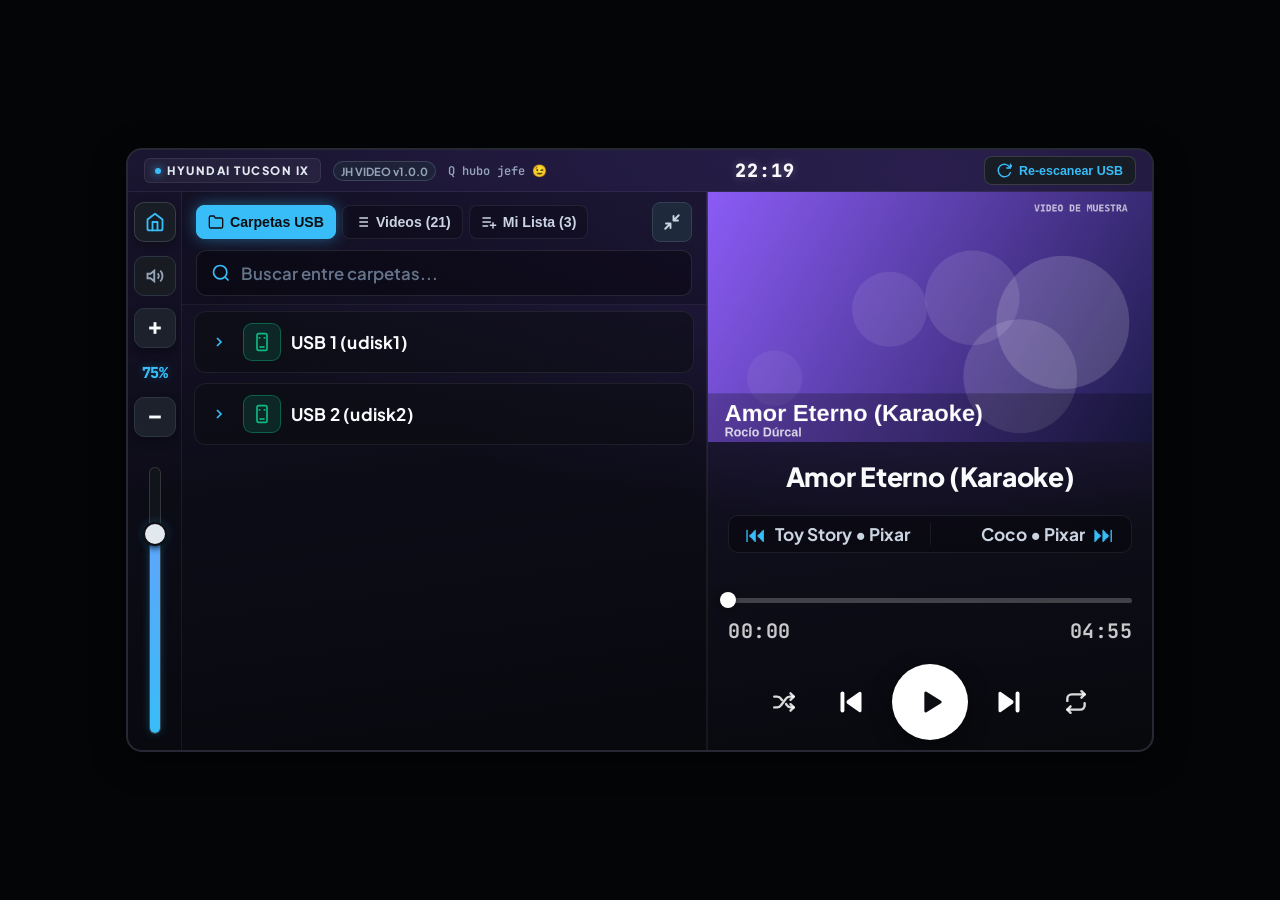
==== index.html @ 27e5eff8 "feat: JH VIDEO v1.0.4 - la barra salta y se sabe la duración en los videos bajados de YouTube App de" ====
<!DOCTYPE html>
<html lang="es">
<head>
  <meta charset="UTF-8">
  <meta name="viewport" content="width=device-width, initial-scale=1.0">
  <title>JH VIDEO - Hyundai Tucson ix35</title>
  <!-- Google Fonts: Plus Jakarta Sans & JetBrains Mono -->
  <link rel="preconnect" href="https://fonts.googleapis.com">
  <link rel="preconnect" href="https://fonts.gstatic.com" crossorigin>
  <link href="https://fonts.googleapis.com/css2?family=Plus+Jakarta+Sans:wght@400;500;600;700;800&family=JetBrains+Mono:wght@500;700;800&display=swap" rel="stylesheet">
  <link rel="stylesheet" href="style.css">
</head>
<body>

  <!-- Contenedor del simulador de marco de pantalla 10" (1024x600) -->
  <div class="screen-frame-wrapper" id="frameWrapper">
    
    <!-- Barra superior de estado del auto -->
    <header class="car-status-bar">
      <div class="status-left">
        <span class="brand-badge"><span class="dot"></span> HYUNDAI TUCSON IX</span>
        <span class="version-badge" id="appVersionBadge">JH VIDEO v1.0.0</span>
        <span class="source-badge" id="sourceBadge">
          <span id="currentPathLabel">Q hubo jefe 😉</span>
        </span>
      </div>

      <div class="status-center">
        <span class="clock-display" id="clockDisplay">01:30</span>
      </div>

      <div class="status-right">
        <!-- Botón Re-escanear USB para cuando se inserte un nuevo pendrive -->
        <button class="btn-rescan-usb" id="btnRescanUsb" title="Re-escanear memorias USB">
          <svg class="icon-rescan" viewBox="0 0 24 24" fill="none" stroke="currentColor" stroke-width="2.2" stroke-linecap="round" stroke-linejoin="round">
            <path d="M21.5 2v6h-6M21.34 15.57a10 10 0 1 1-.57-8.38l5.67-5.67"/>
          </svg>
          <span id="rescanLabel">Re-escanear USB</span>
        </button>
      </div>
    </header>

    <!-- CUERPO PRINCIPAL ERGONÓMICO DE 3 COLUMNAS -->
    <main class="dashboard-grid">

      <!-- COLUMNA 1: TIRA LATERAL DEL CONDUCTOR ULTRA-SLIM (54px) -->
      <aside class="driver-volume-strip">
        <!-- 0. Botón HOME Táctil de Pantalla (Misma función que el botón físico HOME del auto) -->
        <button class="btn-driver-back" id="btnNavHome" title="Inicio / Home (Botón físico en pantalla)">
          <svg viewBox="0 0 24 24" fill="none" stroke="currentColor" stroke-width="2.2" stroke-linecap="round" stroke-linejoin="round">
            <path d="M3 9l9-7 9 7v11a2 2 0 0 1-2 2H5a2 2 0 0 1-2-2z"></path>
            <polyline points="9 22 9 12 15 12 15 22"></polyline>
          </svg>
        </button>

        <!-- 1. Botón MUTE Primero (Acceso instantáneo para el conductor) -->
        <button class="btn-driver-mute" id="btnMute" title="Silenciar / Activar Sonido">
          <svg class="mute-off" id="iconUnmuted" viewBox="0 0 24 24" fill="none" stroke="currentColor" stroke-width="2.5"><polygon points="11 5 6 9 2 9 2 15 6 15 11 19 11 5"/><path d="M19.07 4.93a10 10 0 0 1 0 14.14M15.54 8.46a5 5 0 0 1 0 7.07"/></svg>
          <svg class="mute-on hidden" id="iconMuted" viewBox="0 0 24 24" fill="none" stroke="currentColor" stroke-width="2.5"><polygon points="11 5 6 9 2 9 2 15 6 15 11 19 11 5"/><line x1="23" y1="9" x2="17" y2="15"/><line x1="17" y1="9" x2="23" y2="15"/></svg>
        </button>

        <!-- 2. Botón Subir (+) -->
        <button class="btn-driver-vol btn-vol-plus" id="btnVolUp" title="Subir Volumen (+)">
          <svg viewBox="0 0 24 24" fill="none" stroke="currentColor" stroke-width="3.5"><line x1="12" y1="5" x2="12" y2="19"/><line x1="5" y1="12" x2="19" y2="12"/></svg>
        </button>

        <!-- 3. Indicador Porcentaje (En medio de + y -) -->
        <div class="strip-header">
          <span class="strip-percent" id="volPercent">75%</span>
        </div>

        <!-- 4. Botón Bajar (-) -->
        <button class="btn-driver-vol btn-vol-minus" id="btnVolDown" title="Bajar Volumen (-)">
          <svg viewBox="0 0 24 24" fill="none" stroke="currentColor" stroke-width="3.5"><line x1="5" y1="12" x2="19" y2="12"/></svg>
        </button>

        <!-- 5. Barra de Nivel Vertical Táctil (Abajo de + y -, con separación ergonómica) -->
        <div class="driver-vol-meter-wrap" id="volMeterWrap" title="Desliza para ajustar el volumen">
          <div class="vol-meter-track">
            <div class="vol-meter-fill" id="volMeterFill" style="height: 75%;"></div>
            <div class="vol-meter-thumb" id="volMeterThumb" style="bottom: 75%;"></div>
          </div>
        </div>
      </aside>

      <!-- COLUMNA 2: EXPLORADOR DE PENDRIVE Y LISTA DE PISTAS (Ahora a la izquierda) -->
      <section class="explorer-panel left-panel" id="explorerPanel">
        
        <!-- Pestañas de Navegación del Pendrive y Acciones de Árbol -->
        <div class="browser-header">
          <div class="browser-top-row">
            <div class="browser-tabs">
              <button class="tab-btn active" data-tab="folders">
                <svg class="tab-icon" viewBox="0 0 24 24" fill="none" stroke="currentColor" stroke-width="2"><path d="M22 19a2 2 0 0 1-2 2H4a2 2 0 0 1-2-2V5a2 2 0 0 1 2-2h5l2 3h9a2 2 0 0 1 2 2z"/></svg>
                <span>Carpetas USB</span>
              </button>
              <button class="tab-btn" data-tab="playlist">
                <svg class="tab-icon" viewBox="0 0 24 24" fill="none" stroke="currentColor" stroke-width="2"><line x1="8" y1="6" x2="21" y2="6"/><line x1="8" y1="12" x2="21" y2="12"/><line x1="8" y1="18" x2="21" y2="18"/><line x1="3" y1="6" x2="3.01" y2="6"/><line x1="3" y1="12" x2="3.01" y2="12"/><line x1="3" y1="18" x2="3.01" y2="18"/></svg>
                <span>Videos (<span id="songCount">0</span>)</span>
              </button>
              <!-- Mi Lista: lista de videos que armas con + y se reproduce entera, en orden -->
              <button class="tab-btn" data-tab="mymix">
                <svg class="tab-icon" viewBox="0 0 24 24" fill="none" stroke="currentColor" stroke-width="2.2" stroke-linecap="round"><line x1="3" y1="6" x2="14" y2="6"/><line x1="3" y1="12" x2="14" y2="12"/><line x1="3" y1="18" x2="10" y2="18"/><line x1="18" y1="13" x2="18" y2="21"/><line x1="14" y1="17" x2="22" y2="17"/></svg>
                <span>Mi Lista (<span id="mixCount">0</span>)</span>
                <!-- Punto cian que late mientras se reproduce Mi Lista (quieto en pausa) -->
                <span class="tab-live-dot hidden" id="mixLiveDot"></span>
              </button>
            </div>

            <!-- Acción de Árbol: Solo Icono de Colapsar Todo -->
            <div class="tree-actions" id="treeActions">
              <button class="btn-tree-action" id="btnCollapseAllTree" title="Colapsar todo a nivel pendrives">
                <svg viewBox="0 0 24 24" fill="none" stroke="currentColor" stroke-width="2.5" stroke-linecap="round" stroke-linejoin="round">
                  <path d="M4 14h6m0 0v6m0-6L3 21M20 10h-6m0 0V4m0 6l7-7"/>
                </svg>
              </button>
            </div>
          </div>

          <!-- Panel de Filtros Rápidos (Oculto en pestaña Carpetas para dar máximo espacio vertical) -->
          <div class="search-filters-bar hidden" id="searchFiltersBar">
            <span class="filters-label">Filtros:</span>
            <button class="filter-chip active chip-folder-marquee" id="chipFilterFolder" data-filter="folder">
              <span class="chip-folder-icon">📁</span>
              <span class="chip-folder-usb-badge hidden" id="chipFolderUsbBadge"></span>
              <span class="chip-folder-text-wrap">
                <span class="chip-folder-text" id="chipFolderText">Esta Carpeta</span>
              </span>
            </button>
            <button class="filter-chip" id="chipFilterAll" data-filter="all">🌐 TODO</button>
            <button class="filter-chip chip-usb" id="chipFilterUsb1" data-filter="usb1" title="Filtrar por USB 1">
              <svg class="usb-icon" viewBox="0 0 24 24"><path d="M15 7v4h1v2h-3V5h2l-3-4-3 4h2v8H8v-2.07c.7-.37 1.2-1.08 1.2-1.93 0-1.2-.99-2.18-2.2-2.18-1.21 0-2.2.98-2.2 2.18 0 .85.5 1.56 1.2 1.93V13c0 1.11.89 2 2 2h3v3.05c-.71.37-1.2 1.1-1.2 1.95a2.2 2.2 0 0 0 4.4 0c0-.85-.49-1.58-1.2-1.95V15h3c1.11 0 2-.89 2-2v-2h1V7h-4z"/></svg>
              <span>1</span>
            </button>
            <button class="filter-chip chip-usb" id="chipFilterUsb2" data-filter="usb2" title="Filtrar por USB 2">
              <svg class="usb-icon" viewBox="0 0 24 24"><path d="M15 7v4h1v2h-3V5h2l-3-4-3 4h2v8H8v-2.07c.7-.37 1.2-1.08 1.2-1.93 0-1.2-.99-2.18-2.2-2.18-1.21 0-2.2.98-2.2 2.18 0 .85.5 1.56 1.2 1.93V13c0 1.11.89 2 2 2h3v3.05c-.71.37-1.2 1.1-1.2 1.95a2.2 2.2 0 0 0 4.4 0c0-.85-.49-1.58-1.2-1.95V15h3c1.11 0 2-.89 2-2v-2h1V7h-4z"/></svg>
              <span>2</span>
            </button>
          </div>

          <!-- Barra de Búsqueda Rápida -->
          <div class="search-box">
            <svg class="search-icon" viewBox="0 0 24 24" fill="none" stroke="currentColor" stroke-width="2"><circle cx="11" cy="11" r="8"/><line x1="21" y1="21" x2="16.65" y2="16.65"/></svg>
            <input type="text" id="searchInput" placeholder="Buscar entre carpetas...">
            <div class="search-spinner hidden" id="searchSpinner" title="Buscando...">
              <svg class="spinner-svg" viewBox="0 0 24 24" fill="none" stroke="currentColor" stroke-width="2.5">
                <circle cx="12" cy="12" r="10" stroke="rgba(56, 189, 248, 0.25)"></circle>
                <path d="M12 2a10 10 0 0 1 10 10" stroke="currentColor" stroke-linecap="round"></path>
              </svg>
            </div>
            <button id="clearSearch" class="btn-clear hidden">&times;</button>
          </div>
        </div>


        <!-- Migas de pan ocultadas para maximizar espacio vertical -->
        <div class="folder-breadcrumbs" id="breadcrumbs" style="display: none !important;">
          <span class="crumb root" id="crumbRoot"></span>
          <span class="crumb active" id="crumbFolder"></span>
        </div>
        <!-- Contenedor con FastScroller y Burbuja Flotante A-Z para 200+ pistas -->
        <div class="track-list-wrapper">
          <div class="scroll-track-list" id="trackListContainer">
            <!-- Se llena dinámicamente -->
          </div>

          <!-- Overlay de Búsqueda Activa (Efecto cargando ergonómico para conductor) -->
          <div class="search-overlay-loading hidden" id="searchOverlayLoading">
            <div class="search-overlay-spinner"></div>
            <span class="search-overlay-text">Buscando videos...</span>
          </div>

          <!-- FastScroller Lateral Ergonómico -->
          <div class="web-fast-scroller" id="webFastScroller" style="display: none;">
            <div class="web-fast-thumb" id="webFastThumb"></div>
          </div>

          <!-- Burbuja Flotante Central A-Z -->
          <div class="web-fast-bubble" id="webFastBubble">
            <span class="bubble-letter" id="webBubbleLetter">A</span>
            <span class="bubble-count" id="webBubbleCount">1 / 200</span>
          </div>
        </div>
      </section>

      <!-- COLUMNA 3: REPRODUCTOR, CARÁTULA Y CONTROLES DE PISTA (Ahora a la derecha) -->
      <section class="player-panel" id="playerPanel">
        
        <!-- Barra superior del reproductor con botón de alternar explorador -->
        <div class="player-top-bar">
          <div class="player-top-actions">
            <!-- Botón Buscador / Explorador (Abre/oculta el explorador que está a su izquierda) -->
            <button class="btn-toggle-expand" id="btnToggleExpand" title="Ocultar / Mostrar explorador de archivos">
              <svg class="icon-music-search" viewBox="0 0 24 24" fill="none" stroke="currentColor" stroke-width="2.2" stroke-linecap="round" stroke-linejoin="round">
                <line x1="3" y1="6" x2="15" y2="6"/>
                <line x1="3" y1="12" x2="11" y2="12"/>
                <line x1="3" y1="18" x2="9" y2="18"/>
                <circle cx="16.5" cy="15.5" r="4.5"/>
                <line x1="19.8" y1="18.8" x2="22.5" y2="21.5"/>
              </svg>
            </button>
          </div>

          <!-- Estado oculto (igual que la app): ya lo muestran la cápsula PLAYING / MIXING y el botón Automix -->
          <div class="driver-mode-badge hidden" id="driverModeBadge">
            <span class="live-dot" id="liveDot"></span>
            <span id="playbackStatusText">EN PAUSA</span>
          </div>

          <!-- Centro: estado (cápsula) y formato del video. Van aquí arriba para no tapar el video -->
          <div class="player-top-center">
            <div class="now-playing-pill" id="nowPlayingPill">
              <span class="pill-label" id="pillStatusText">PAUSED</span>
              <div class="pill-eq-bars">
                <span></span><span></span><span></span><span></span><span></span>
              </div>
            </div>
            <div class="audio-badge" id="formatBadge">MP4 720P</div>
          </div>

        </div>

        <div class="now-playing-card">
          <!-- Cuadro del video 16:9 (en el lugar de la carátula). Toca el video para verlo en pantalla completa -->
          <div class="album-art-wrap video-wrap">
          <div class="album-art-container video-frame" id="albumContainer">
            <!-- Borde Láser Giratorio (Cian) mientras se reproduce -->
            <div class="laser-spinner" id="laserSpinner"></div>
            <div class="laser-spinner-mix" id="laserSpinnerMix"></div>

            <div class="album-art-inner">
              <div class="album-glow" id="albumGlow"></div>
              <!-- Video real (archivos de la PC) y video de muestra dibujado en el canvas -->
              <video id="audioPlayer" class="video-el" playsinline preload="metadata"></video>
              <canvas id="simCanvas" class="video-el sim-canvas" width="640" height="360"></canvas>
              <img id="albumArt" src="" alt="" class="album-art-img hidden">

              <div class="album-placeholder" id="albumPlaceholder">
                <svg class="vinyl-icon" viewBox="0 0 24 24" fill="none" stroke="currentColor" stroke-width="1.6" stroke-linejoin="round"><rect x="2.5" y="5" width="19" height="14" rx="2.5"/><path d="M10 9.2v5.6l4.8-2.8z" fill="currentColor"/></svg>
              </div>

              <!-- Pantalla completa: barra de arriba (título y salir) y de abajo (tiempo y controles) -->
              <div class="fs-overlay" id="fsOverlay">
                <div class="fs-top">
                  <span class="fs-title" id="fsTitle"></span>
                  <button class="fs-btn fs-exit" id="fsExit" title="Salir de pantalla completa">
                    <svg viewBox="0 0 24 24" fill="none" stroke="currentColor" stroke-width="2.4" stroke-linecap="round"><path d="M9 4v5H4M15 4v5h5M9 20v-5H4M15 20v-5h5"/></svg>
                  </button>
                </div>
                <div class="fs-bottom">
                  <div class="fs-progress" id="fsProgressBar"><div class="fs-track"><div class="fs-progress-fill" id="fsProgress"></div><div class="fs-thumb" id="fsThumb"></div></div></div>
                  <div class="fs-row">
                    <span class="fs-time" id="fsTime">00:00 / 00:00</span>
                    <div class="fs-ctrls">
                      <button class="fs-btn" id="fsPrev" title="Anterior"><svg viewBox="0 0 24 24" fill="currentColor"><rect x="5" y="5" width="2.6" height="14" rx="1.3"/><path d="M19 6.2v11.6a1 1 0 0 1-1.55.83L9.6 13.2a1.5 1.5 0 0 1 0-2.4l7.85-5.43A1 1 0 0 1 19 6.2z"/></svg></button>
                      <button class="fs-btn fs-play" id="fsPlay" title="Reproducir / Pausar"><svg class="fs-play-icon" viewBox="0 0 24 24" fill="currentColor"><path d="M8 5.6v12.8a1 1 0 0 0 1.53.85l10.2-6.4a1 1 0 0 0 0-1.7L9.53 4.75A1 1 0 0 0 8 5.6z"/></svg><svg class="fs-pause-icon hidden" viewBox="0 0 24 24" fill="currentColor"><rect x="6" y="5" width="4" height="14" rx="1.2"/><rect x="14" y="5" width="4" height="14" rx="1.2"/></svg></button>
                      <button class="fs-btn" id="fsNext" title="Siguiente"><svg viewBox="0 0 24 24" fill="currentColor"><rect x="16.4" y="5" width="2.6" height="14" rx="1.3"/><path d="M5 6.2v11.6a1 1 0 0 0 1.55.83l7.85-5.43a1.5 1.5 0 0 0 0-2.4L6.55 5.37A1 1 0 0 0 5 6.2z"/></svg></button>
                    </div>
                    <span class="fs-hint">Un toque: controles · Doble toque: salir</span>
                  </div>
                </div>
              </div>
            </div>
          </div>
          </div>

          <!-- Metadatos del video -->
          <div class="track-meta">
            <div class="marquee-wrapper">
              <h1 class="track-title" id="trackTitle">Selecciona un video</h1>
            </div>
            <div class="track-details">
              <span class="track-artist" id="trackArtist">Tucson ix35 Video</span>
              <span class="meta-separator">•</span>
              <span class="track-album" id="trackAlbum">Memoria USB</span>
            </div>
          </div>

          <!-- Previsualización de Canción Anterior y Posterior (Siguiente) -->
          <div class="adjacent-tracks-preview" id="adjacentTracksPreview">
            <!-- Pista Anterior -->
            <!-- Ícono grande al inicio y nombre grande para leer manejando -->
            <div class="adj-card adj-prev" id="adjPrevCard" title="Toca para ir a la anterior">
              <span class="adj-icon">⏮</span>
              <div class="adj-title-wrap">
                <span class="adj-title" id="prevTrackTitle">Cargando...</span>
              </div>
            </div>

            <!-- Divisor sutil -->
            <div class="adj-divider"></div>

            <!-- Pista Siguiente -->
            <!-- Nombre grande y ícono grande al final -->
            <div class="adj-card adj-next" id="adjNextCard" title="Toca para ir a la siguiente">
              <div class="adj-title-wrap">
                <span class="adj-title" id="nextTrackTitle">Cargando...</span>
              </div>
              <span class="adj-icon">⏭</span>
            </div>
          </div>

          <!-- Barra de Progreso y Tiempo -->
          <div class="progress-section">
            <div class="progress-bar-container" id="progressBarContainer">
              <div class="progress-buffered"></div>
              <div class="progress-current" id="progressCurrent"></div>
              <div class="progress-scrubber" id="progressScrubber"></div>
            </div>
            <div class="time-row">
              <span id="currentTime">00:00</span>
              <span id="totalDuration">00:00</span>
            </div>
          </div>

          <!-- Controles de Reproducción táctiles (Grandes para auto) -->
          <div class="playback-controls">
            <button class="btn-ctrl btn-secondary" id="btnShuffle" title="Aleatorio">
              <svg viewBox="0 0 24 24" fill="none" stroke="currentColor" stroke-width="2.2" stroke-linecap="round" stroke-linejoin="round"><path d="M3 17h2.6c1.8 0 3-.9 4-2.4l3.8-5.2C14.4 7.9 15.6 7 17.4 7H21"/><polyline points="18 4 21 7 18 10"/><path d="M3 7h2.6c1.8 0 3 .9 4 2.4l.5.7"/><path d="M13.9 13.9l.5.7c1 1.5 2.2 2.4 4 2.4H21"/><polyline points="18 14 21 17 18 20"/></svg>
            </button>

            <button class="btn-ctrl btn-nav" id="btnPrev" title="Anterior">
              <svg viewBox="0 0 24 24" fill="currentColor"><rect x="5" y="5" width="2.6" height="14" rx="1.3"/><path d="M19 6.2v11.6a1 1 0 0 1-1.55.83L9.6 13.2a1.5 1.5 0 0 1 0-2.4l7.85-5.43A1 1 0 0 1 19 6.2z"/></svg>
            </button>

            <button class="btn-ctrl btn-play-main" id="btnPlayPause" title="Reproducir / Pausar">
              <svg class="play-icon" id="playIcon" viewBox="0 0 24 24" fill="currentColor"><path d="M8 5.6v12.8a1 1 0 0 0 1.53.85l10.2-6.4a1 1 0 0 0 0-1.7L9.53 4.75A1 1 0 0 0 8 5.6z"/></svg>
              <svg class="pause-icon hidden" id="pauseIcon" viewBox="0 0 24 24" fill="currentColor"><rect x="6" y="5" width="4" height="14" rx="1.2"/><rect x="14" y="5" width="4" height="14" rx="1.2"/></svg>
            </button>

            <button class="btn-ctrl btn-nav" id="btnNext" title="Siguiente">
              <svg viewBox="0 0 24 24" fill="currentColor"><rect x="16.4" y="5" width="2.6" height="14" rx="1.3"/><path d="M5 6.2v11.6a1 1 0 0 0 1.55.83l7.85-5.43a1.5 1.5 0 0 0 0-2.4L6.55 5.37A1 1 0 0 0 5 6.2z"/></svg>
            </button>

            <button class="btn-ctrl btn-secondary" id="btnRepeat" title="Repetir">
              <svg viewBox="0 0 24 24" fill="none" stroke="currentColor" stroke-width="2.2" stroke-linecap="round" stroke-linejoin="round"><polyline points="17 2 20 5 17 8"/><path d="M4 11V9a4 4 0 0 1 4-4h12"/><polyline points="7 22 4 19 7 16"/><path d="M20 13v2a4 4 0 0 1-4 4H4"/></svg>
            </button>
          </div>
        </div>

      </section>

    </main>

  </div>

  <!-- En la maqueta, Re-escanear USB abre una carpeta de la PC con videos para probar -->
  <input type="file" id="fileInput" webkitdirectory multiple hidden>

  <!-- Script principal -->
  <script src="app.js"></script>
</body>
</html>
---- style.css ----
/* ========================================================
   JH CAR AUDIO - HYUNDAI TUCSON IX35
   Tema: Gris Carbón Minimalista (Sleek Dark Carbon & Titanium)
   Arquitectura ergonómica: Borde del Conductor (Driver Strip)
   Resolución: 1024x600 (Pantalla de 10 pulgadas)
   ======================================================== */

:root {
  /* Paleta Carbón Minimalista */
  --bg-deep: #0a0c10;
  --bg-surface: #12151b;
  --bg-card: #181c24;
  --bg-card-hover: #222733;
  --bg-subtle: #272d3b;
  
  /* Titanio y Acentos */
  --accent-titanium: #e2e8f0;
  --accent-blue: #38bdf8;
  --accent-blue-glow: rgba(56, 189, 248, 0.3);
  --accent-red-alert: #f43f5e;
  
  /* Textos */
  --text-primary: #f8fafc;
  --text-secondary: #94a3b8;
  --text-muted: #64748b;
  
  /* Bordes y Divisiones */
  --border-subtle: rgba(255, 255, 255, 0.08);
  --border-light: rgba(255, 255, 255, 0.14);
  --border-active: rgba(56, 189, 248, 0.5);

  /* Sombras y Luces */
  --shadow-car: 0 8px 32px rgba(0, 0, 0, 0.6);
  --shadow-btn: 0 4px 12px rgba(0, 0, 0, 0.4);

  /* Tipografía */
  --font-main: 'Plus Jakarta Sans', -apple-system, BlinkMacSystemFont, sans-serif;
  --font-mono: 'JetBrains Mono', monospace;
}

* {
  box-sizing: border-box;
  margin: 0;
  padding: 0;
  user-select: none;
  -webkit-user-select: none;
  -webkit-tap-highlight-color: transparent;
}

body {
  font-family: var(--font-main);
  background-color: #040507;
  color: var(--text-primary);
  min-height: 100vh;
  display: flex;
  align-items: center;
  justify-content: center;
  overflow: hidden;
}

/* ================= CONTENEDOR MARCO DE AUTO (1024x600) ================= */
.screen-frame-wrapper {
  width: 1024px;
  height: 600px;
  background-color: var(--bg-deep);
  border-radius: 14px;
  box-shadow: 0 0 0 2px #262933, var(--shadow-car);
  display: flex;
  flex-direction: column;
  position: relative;
  overflow: hidden;
  transition: all 0.3s cubic-bezier(0.16, 1, 0.3, 1);
}

.screen-frame-wrapper.is-fullscreen {
  width: 100vw;
  height: 100vh;
  border-radius: 0;
  box-shadow: none;
}

/* ================= BARRA DE ESTADO SUPERIOR ================= */
.car-status-bar {
  height: 42px;
  background: linear-gradient(180deg, #181c24 0%, #11141a 100%);
  border-bottom: 1px solid var(--border-subtle);
  display: flex;
  align-items: center;
  justify-content: space-between;
  padding: 0 16px;
  flex-shrink: 0;
  z-index: 10;
}

.status-left, .status-right, .status-center {
  display: flex;
  align-items: center;
  gap: 12px;
}

.brand-badge {
  font-size: 0.72rem;
  font-weight: 800;
  letter-spacing: 1.5px;
  color: var(--accent-titanium);
  background: rgba(255, 255, 255, 0.05);
  padding: 4px 10px;
  border-radius: 6px;
  display: flex;
  align-items: center;
  gap: 6px;
  border: 1px solid var(--border-subtle);
}

.brand-badge .dot {
  width: 6px;
  height: 6px;
  border-radius: 50%;
  background-color: var(--accent-blue);
  box-shadow: 0 0 8px var(--accent-blue);
}

.version-badge {
  font-size: 0.70rem;
  font-weight: 700;
  color: #94a3b8;
  background: rgba(30, 41, 59, 0.7);
  padding: 2px 7px;
  border-radius: 9999px;
  border: 1px solid rgba(148, 163, 184, 0.25);
  display: inline-flex;
  align-items: center;
  user-select: none;
}

.source-badge {
  font-size: 0.75rem;
  font-weight: 600;
  color: var(--text-secondary);
  display: flex;
  align-items: center;
  gap: 6px;
  font-family: var(--font-mono);
}

.clock-display {
  font-family: var(--font-mono);
  font-size: 1.15rem;
  font-weight: 800;
  letter-spacing: 1px;
  color: var(--text-primary);
  text-shadow: 0 0 10px rgba(255, 255, 255, 0.25);
}

.btn-rescan-usb {
  display: flex;
  align-items: center;
  gap: 7px;
  background: var(--bg-card);
  border: 1px solid var(--border-light);
  color: var(--accent-blue);
  font-size: 0.78rem;
  font-weight: 700;
  padding: 6px 12px;
  border-radius: 8px;
  cursor: pointer;
  transition: all 0.2s;
  user-select: none;
}

.btn-rescan-usb:hover {
  background: var(--bg-card-hover);
  border-color: var(--accent-blue);
  box-shadow: 0 0 12px var(--accent-blue-glow);
}

.btn-rescan-usb:active {
  transform: scale(0.95);
}

.icon-rescan {
  width: 15px;
  height: 15px;
  transition: transform 0.6s cubic-bezier(0.4, 0, 0.2, 1);
}

.btn-rescan-usb.is-spinning .icon-rescan {
  animation: spin 0.8s linear infinite;
}

@keyframes spin {
  100% { transform: rotate(360deg); }
}

.btn-top-util {
  background: transparent;
  border: 1px solid var(--border-subtle);
  color: var(--text-secondary);
  width: 32px;
  height: 32px;
  border-radius: 8px;
  display: flex;
  align-items: center;
  justify-content: center;
  cursor: pointer;
  transition: all 0.2s;
}

.btn-top-util:hover {
  color: var(--text-primary);
  background: var(--bg-card);
}

.icon-small {
  width: 16px;
  height: 16px;
}

/* ================= GRID DE 3 COLUMNAS DEL DASHBOARD ================= */
.dashboard-grid {
  flex: 1;
  display: grid;
  grid-template-columns: 54px 1.18fr 1fr; /* Col 1: Vol (54px), Col 2: Explorador (ahora a la izquierda), Col 3: Reproductor (derecha) */
  overflow: hidden;
  position: relative;
  transition: grid-template-columns 0.3s ease;
}

/* Modo Reproductor Expandido / Pantalla Completa (Explorador colapsado a la izquierda) */
.dashboard-grid.is-expanded {
  grid-template-columns: 54px 1fr;
}

.dashboard-grid.is-expanded .explorer-panel,
.dashboard-grid.is-expanded .left-panel,
.dashboard-grid.is-expanded .right-panel {
  display: none !important;
}

.dashboard-grid.is-expanded .player-panel {
  border-left: none;
  border-right: none;
  padding: 4px 24px 6px 24px;
  align-items: center;
  justify-content: space-between;
  overflow: hidden;
  height: 100%;
}

.dashboard-grid.is-expanded .now-playing-card {
  max-width: 560px;
  gap: 4px;
  flex: 1;
  justify-content: space-evenly;
}

.dashboard-grid.is-expanded .album-art-container {
  width: 221px; /* 240 - 19: la cápsula sobresale 19px y el título no se mueve */
  height: 221px;
  border-radius: 20px;
}

.dashboard-grid.is-expanded .track-meta {
  margin-top: 0;
}

.dashboard-grid.is-expanded .track-title {
  font-size: 1.35rem;
}

.dashboard-grid.is-expanded .track-details {
  font-size: 0.86rem;
}

.dashboard-grid.is-expanded .adjacent-tracks-preview {
  max-width: 540px;
  padding: 4px 12px;
  margin: 0 auto;
}

.dashboard-grid.is-expanded .progress-section {
  max-width: 540px;
  width: 100%;
  margin-top: 4px;
}

.dashboard-grid.is-expanded .playback-controls {
  max-width: 420px;
  width: 100%;
  margin-top: 2px;
  margin-bottom: 2px;
  gap: 12px;
}

.dashboard-grid.is-expanded .btn-play-main {
  width: 62px;
  height: 62px;
}

.dashboard-grid.is-expanded .btn-nav {
  width: 48px;
  height: 48px;
}

.dashboard-grid.is-expanded .btn-ctrl.btn-secondary {
  width: 42px;
  height: 42px;
}

/* ================= COLUMNA 1: TIRA LATERAL ULTRA-SLIM (54px) ================= */
.driver-volume-strip {
  background: linear-gradient(180deg, #151921 0%, #0d0f14 100%);
  border-right: 1px solid #232834;
  display: flex;
  flex-direction: column;
  align-items: center;
  padding: 10px 4px;
  gap: 12px;
  justify-content: flex-start;
  box-shadow: inset -2px 0 6px rgba(0,0,0,0.4);
  z-index: 5;
}

.strip-header {
  display: flex;
  flex-direction: column;
  align-items: center;
  justify-content: center;
  width: 100%;
  padding: 2px 0;
}

.strip-percent {
  font-family: var(--font-mono);
  font-size: 0.95rem;
  font-weight: 800;
  color: var(--accent-blue);
  text-shadow: 0 0 10px var(--accent-blue-glow);
  letter-spacing: -0.5px;
}

/* Botón Atrás Táctil Conductor (Misma función que el botón físico para visión nocturna) */
.btn-driver-back {
  width: 42px;
  height: 40px;
  background: #181d26;
  border: 1.5px solid var(--border-light);
  border-radius: 10px;
  color: var(--accent-blue);
  display: flex;
  align-items: center;
  justify-content: center;
  cursor: pointer;
  transition: all 0.15s ease;
  box-shadow: 0 4px 8px rgba(0,0,0,0.3);
  margin-bottom: 2px;
}

.btn-driver-back:hover {
  background: #232a38;
  border-color: var(--accent-blue);
  box-shadow: 0 0 10px var(--accent-blue-glow);
}

.btn-driver-back:active {
  transform: scale(0.92);
  background: var(--accent-blue);
  color: #0a0c10;
}

.btn-driver-back svg {
  width: 20px;
  height: 20px;
}

/* Botones Compactos de Volumen (Solo iconos limpios) */
.btn-driver-vol {
  width: 42px;
  height: 40px;
  background: #1c212b;
  border: 1.5px solid #2d3444;
  border-radius: 10px;
  color: var(--text-primary);
  display: flex;
  align-items: center;
  justify-content: center;
  cursor: pointer;
  transition: all 0.12s ease;
  box-shadow: 0 4px 8px rgba(0,0,0,0.3);
}

.btn-driver-vol:hover {
  border-color: var(--accent-blue);
  background: #252c3a;
}

.btn-driver-vol:active {
  transform: scale(0.92);
  background: var(--accent-blue);
  color: #0a0c10;
}

.btn-driver-vol svg {
  width: 20px;
  height: 20px;
}

/* Barra Vertical Táctil de Nivel (Ocupa hasta abajo del término de la pantalla) */
.driver-vol-meter-wrap {
  flex: 1;
  width: 100%;
  height: 100%;
  display: flex;
  align-items: center;
  justify-content: center;
  cursor: pointer;
  padding: 4px 0 6px 0;
  margin-top: 14px;
  margin-bottom: 0;
}

.vol-meter-track {
  width: 12px;
  height: 100%;
  background: #11141a;
  border-radius: 6px;
  border: 1px solid var(--border-light);
  position: relative;
  overflow: visible;
  display: flex;
  align-items: flex-end;
}

.vol-meter-fill {
  width: 100%;
  background: linear-gradient(180deg, #60a5fa 0%, #38bdf8 100%);
  border-radius: 6px;
  box-shadow: 0 0 10px var(--accent-blue-glow);
  transition: height 0.08s ease;
}

.vol-meter-thumb {
  position: absolute;
  left: 50%;
  transform: translate(-50%, 50%);
  width: 24px;
  height: 24px;
  background: var(--accent-titanium);
  border: 2.5px solid #0d0f14;
  border-radius: 50%;
  box-shadow: 0 2px 6px rgba(0,0,0,0.8), 0 0 10px var(--accent-blue-glow);
  pointer-events: none;
  transition: bottom 0.08s ease;
}

/* Botón Mute Compacto */
.btn-driver-mute {
  width: 42px;
  height: 40px;
  background: #181b22;
  border: 1.5px solid #2d3444;
  border-radius: 10px;
  color: var(--text-secondary);
  display: flex;
  align-items: center;
  justify-content: center;
  cursor: pointer;
  transition: all 0.15s;
}

.btn-driver-mute svg {
  width: 18px;
  height: 18px;
}

.btn-driver-mute:hover {
  border-color: var(--border-light);
  color: var(--text-primary);
}

.btn-driver-mute.is-muted {
  background: rgba(244, 63, 94, 0.18);
  border-color: var(--accent-red-alert);
  color: var(--accent-red-alert);
  box-shadow: 0 0 12px rgba(244, 63, 94, 0.3);
}

.btn-driver-mute.is-muted {
  background: rgba(244, 63, 94, 0.18);
  border-color: var(--accent-red-alert);
  color: var(--accent-red-alert);
  box-shadow: 0 0 14px rgba(244, 63, 94, 0.3);
}

/* ================= COLUMNA 3: REPRODUCTOR Y CARÁTULA (Ahora a la derecha) ================= */
.player-panel {
  background: linear-gradient(135deg, #13161c 0%, #0d0f14 100%);
  border-left: 1px solid var(--border-subtle);
  border-right: none;
  display: flex;
  flex-direction: column;
  padding: 12px 20px 10px 20px;
  justify-content: space-between;
  overflow: hidden;
  position: relative;
  transition: all 0.25s cubic-bezier(0.4, 0, 0.2, 1);
}

/* Barra superior del reproductor: lupa y Automix flotan en las esquinas superiores,
   a los costados de la carátula (igual que la app), para que la carátula suba y sea más grande */
.player-top-bar {
  position: absolute;
  top: 12px;
  left: 20px;
  right: 20px;
  display: flex;
  align-items: center;
  justify-content: space-between;
  z-index: 10;
  pointer-events: none;
}

.player-top-bar > * {
  pointer-events: auto;
}

.driver-mode-badge {
  display: flex;
  align-items: center;
  gap: 7px;
  font-size: 0.75rem;
  font-weight: 800;
  color: var(--text-muted);
  letter-spacing: 0.8px;
  font-family: var(--font-mono);
  transition: color 0.2s ease;
}

.driver-mode-badge.is-playing {
  color: var(--accent-blue);
}

.driver-mode-badge.is-paused {
  color: #f59e0b;
}

.live-dot {
  width: 7px;
  height: 7px;
  background-color: var(--accent-blue);
  border-radius: 50%;
  box-shadow: 0 0 8px var(--accent-blue);
  animation: pulse-glow 2s infinite;
}

.driver-mode-badge.is-paused .live-dot {
  background-color: #f59e0b;
  box-shadow: 0 0 6px rgba(245, 158, 11, 0.6);
  animation: none;
}

@keyframes pulse-glow {
  0%, 100% { opacity: 1; transform: scale(1); }
  50% { opacity: 0.4; transform: scale(0.85); }
}

.btn-toggle-expand {
  display: flex;
  align-items: center;
  justify-content: center;
  width: 48px;
  height: 42px;
  background: var(--bg-card);
  border: 1px solid var(--border-light);
  color: var(--accent-blue);
  border-radius: 9px;
  cursor: pointer;
  transition: all 0.2s;
  user-select: none;
}

.btn-toggle-expand:hover {
  background: var(--bg-card-hover);
  border-color: var(--accent-blue);
  color: var(--accent-blue);
  box-shadow: 0 0 12px var(--accent-blue-glow);
}

.btn-toggle-expand:active {
  transform: scale(0.92);
}

.btn-toggle-expand.is-active {
  background: rgba(56, 189, 248, 0.14);
  border-color: var(--accent-blue);
  color: var(--accent-blue);
  box-shadow: 0 0 10px var(--accent-blue-glow);
}

.btn-toggle-expand svg {
  width: 22px;
  height: 22px;
}

/* Lupa + Automix juntos a la izquierda de la barra del reproductor */
.player-top-actions {
  display: flex;
  align-items: center;
  gap: 8px;
}

/* Automix apagado: gris; encendido: cian como el resto de botones activos */
.btn-toggle-expand.btn-automix {
  color: var(--text-muted);
}

.btn-toggle-expand.btn-automix.is-active {
  background: rgba(56, 189, 248, 0.14);
  border-color: var(--accent-blue);
  color: var(--accent-blue);
  box-shadow: 0 0 10px var(--accent-blue-glow);
}

/* Fundido de carátula */
.np-fade {
  transition: opacity 0.6s ease;
}

.np-hidden {
  opacity: 0 !important;
}

/* Copia de la carátula anterior que se desvanece encima de la nueva durante la mezcla */
.album-art-img.art-ghost {
  position: absolute;
  inset: 0;
  z-index: 1; /* encima de la carátula nueva, debajo de las barras animadas */
  pointer-events: none;
  transition: opacity 0.7s ease;
}

.now-playing-card {
  display: flex;
  flex-direction: column;
  align-items: center;
  gap: 10px;
  width: 100%;
}

/* Carátula: 221px (240 - 19). La cápsula PLAYING sobresale 19px por debajo; la carátula se achica
   eso mismo para que el título y lo de abajo no se muevan (igual que en la app nativa) */
.album-art-container {
  width: 221px;
  height: 221px;
  border-radius: 20px;
  background: #11141a;
  position: relative;
  display: flex;
  align-items: center;
  justify-content: center;
  box-shadow: 0 12px 32px rgba(0, 0, 0, 0.7), 0 0 0 1px var(--border-subtle);
  overflow: hidden;
  cursor: pointer;
  user-select: none;
  padding: 2.5px;
  transition: transform 0.15s ease, box-shadow 0.25s ease;
}

.album-art-container:active {
  transform: scale(0.97);
  box-shadow: 0 6px 18px rgba(0, 0, 0, 0.8), 0 0 16px rgba(56, 189, 248, 0.35);
}

/* Spinner de haz láser que gira alrededor en el borde (Opción 4) */
.laser-spinner {
  position: absolute;
  inset: -60%;
  background: conic-gradient(from 0deg, transparent 0deg 280deg, rgba(0, 210, 255, 0.3) 320deg, #00d2ff 350deg, #ffffff 360deg);
  opacity: 0;
  pointer-events: none;
  transition: opacity 0.4s ease;
  z-index: 1;
}

.album-art-container.is-playing .laser-spinner {
  opacity: 1;
  animation: rotateLaser 2.2s linear infinite;
}

@keyframes rotateLaser {
  0% { transform: rotate(0deg); }
  100% { transform: rotate(360deg); }
}

/* Segundo haz láser Deck B (Magenta Neón) que entra en mezcla Automix */
.laser-spinner-mix {
  position: absolute;
  inset: -60%;
  background: conic-gradient(from 180deg, transparent 0deg 280deg, rgba(244, 63, 94, 0.3) 320deg, #f43f5e 350deg, #ffffff 360deg);
  opacity: 0;
  pointer-events: none;
  transition: opacity 0.4s ease;
  z-index: 1;
}

.album-art-container.is-mixing .laser-spinner-mix {
  opacity: 1;
  animation: rotateLaserReverse 1.5s linear infinite;
}

@keyframes rotateLaserReverse {
  0% { transform: rotate(360deg); }
  100% { transform: rotate(0deg); }
}

/* Contenedor interior que oculta el centro del láser y sostiene la carátula */
.album-art-inner {
  position: relative;
  width: 100%;
  height: 100%;
  border-radius: 17px;
  background: #11141a;
  overflow: hidden;
  z-index: 2;
  display: flex;
  align-items: center;
  justify-content: center;
}

.album-art-img {
  width: 100%;
  height: 100%;
  object-fit: cover;
  border-radius: 17px;
}

.album-glow {
  position: absolute;
  inset: -15px;
  background: radial-gradient(circle, var(--accent-blue-glow) 0%, transparent 70%);
  z-index: 0;
  pointer-events: none;
}

.album-placeholder {
  display: flex;
  flex-direction: column;
  align-items: center;
  justify-content: center;
  gap: 8px;
  z-index: 1;
}

.vinyl-icon {
  width: 76px;
  height: 76px;
  color: var(--text-muted);
}

/* Con carátula: la imagen ocupa el cuadro */
.album-art-container.has-cover .album-art-img {
  position: absolute;
  inset: 0;
}

.album-art-container.has-cover .vinyl-icon {
  display: none;
}

/* Cápsula Glassmorphism Neón (Opción 2) */
/* Envuelve carátula + cápsula: la cápsula queda montada sobre el borde de abajo (mitad fuera)
   y el margen de abajo reserva esa mitad para que no choque con el título */
.album-art-wrap {
  position: relative;
  display: flex;
  justify-content: center;
  margin-bottom: 19px;
}

.now-playing-pill {
  position: absolute;
  left: 50%;
  bottom: -19px;
  transform: translateX(-50%);
  background: rgba(10, 14, 22, 0.88);
  backdrop-filter: blur(12px);
  -webkit-backdrop-filter: blur(12px);
  border: 1.5px solid rgba(255, 255, 255, 0.12);
  padding: 7px 18px;
  border-radius: 999px;
  display: flex;
  align-items: center;
  gap: 8px;
  box-shadow: 0 6px 16px rgba(0, 0, 0, 0.6);
  z-index: 5;
  transition: all 0.3s ease;
}

.album-art-container.is-playing ~ .now-playing-pill {
  border-color: rgba(0, 210, 255, 0.45);
  box-shadow: 0 6px 18px rgba(0, 0, 0, 0.7), 0 0 14px rgba(0, 210, 255, 0.3);
}

.pill-label {
  font-size: 0.95rem;
  font-weight: 800;
  color: var(--text-muted);
  letter-spacing: 0.5px;
  margin-right: 4px;
  font-family: var(--font-mono);
  transition: color 0.3s ease, text-shadow 0.3s ease;
}

.album-art-container.is-playing ~ .now-playing-pill .pill-label {
  color: var(--accent-blue);
  text-shadow: 0 0 4px rgba(0, 210, 255, 0.4);
}

.pill-eq-bars {
  display: flex;
  align-items: flex-end;
  gap: 4px;
  height: 22px;
}

.pill-eq-bars span {
  width: 5.5px;
  background: rgba(255, 255, 255, 0.25);
  border-radius: 1.5px;
  height: 4px;
  transition: height 0.2s, background 0.3s;
}

.album-art-container.is-playing ~ .now-playing-pill .pill-eq-bars span {
  background: linear-gradient(to top, var(--accent-blue), #67e8f9);
}

.album-art-container.is-playing ~ .now-playing-pill .pill-eq-bars span:nth-child(1) { animation: pillWave 0.7s infinite alternate ease-in-out; }
.album-art-container.is-playing ~ .now-playing-pill .pill-eq-bars span:nth-child(2) { animation: pillWave 0.5s 0.15s infinite alternate ease-in-out; }
.album-art-container.is-playing ~ .now-playing-pill .pill-eq-bars span:nth-child(3) { animation: pillWave 0.8s 0.3s infinite alternate ease-in-out; }
.album-art-container.is-playing ~ .now-playing-pill .pill-eq-bars span:nth-child(4) { animation: pillWave 0.6s 0.2s infinite alternate ease-in-out; }
.album-art-container.is-playing ~ .now-playing-pill .pill-eq-bars span:nth-child(5) { animation: pillWave 0.75s 0.05s infinite alternate ease-in-out; }

@keyframes pillWave {
  0%   { height: 4px; }
  100% { height: 22px; }
}

/* Cápsula en mezcla Automix: conmuta a Magenta Neón */
.album-art-container.is-mixing ~ .now-playing-pill {
  border-color: rgba(244, 63, 94, 0.65);
  box-shadow: 0 6px 18px rgba(0, 0, 0, 0.7), 0 0 16px rgba(244, 63, 94, 0.45);
}

.album-art-container.is-mixing ~ .now-playing-pill .pill-label {
  color: #f43f5e;
  text-shadow: 0 0 4px rgba(244, 63, 94, 0.6);
}

.album-art-container.is-mixing ~ .now-playing-pill .pill-eq-bars span {
  background: linear-gradient(to top, #f43f5e, #fb7185);
}

/* Sound-wave bars para items de la lista (mantiene compatibilidad) */
.sound-wave-bars {
  display: flex;
  align-items: flex-end;
  gap: 4px;
  height: 20px;
}

.sound-wave-bars span {
  width: 3.5px;
  background-color: var(--accent-blue);
  border-radius: 3px;
  height: 4px;
  transition: height 0.2s ease;
}

.is-playing .sound-wave-bars span:nth-child(1) { animation: wave 0.8s infinite ease-in-out; }
.is-playing .sound-wave-bars span:nth-child(2) { animation: wave 0.6s 0.2s infinite ease-in-out; }
.is-playing .sound-wave-bars span:nth-child(3) { animation: wave 0.9s 0.4s infinite ease-in-out; }
.is-playing .sound-wave-bars span:nth-child(4) { animation: wave 0.7s 0.1s infinite ease-in-out; }
.is-playing .sound-wave-bars span:nth-child(5) { animation: wave 0.85s 0.3s infinite ease-in-out; }

@keyframes wave {
  0%, 100% { height: 4px; }
  50% { height: 20px; }
}

/* Pegado a la esquina de arriba a la derecha, siguiendo su curva: tapa lo mínimo de la carátula */
.audio-badge {
  position: absolute;
  top: -1px; /* 1px de más: tapa el borde suavizado de la carátula en la curva */
  right: -1px;
  /* Fondo sólido y curva propia igual a la de la carátula (17px): el desenfoque no se recortaba
     bien en la esquina redondeada y dejaba ver la carátula por el borde */
  background: rgb(12, 14, 18);
  color: var(--accent-titanium);
  font-size: 0.65rem;
  font-weight: 800;
  padding: 4px 10px 4px 8px;
  border-left: 1px solid var(--border-light);
  border-bottom: 1px solid var(--border-light);
  border-radius: 0 18px 0 10px;
  font-family: var(--font-mono);
  z-index: 2; /* siempre visible, también encima de la carátula */
}

/* Metadatos */
.track-meta {
  width: 100%;
  text-align: center;
  overflow: hidden;
}

.marquee-wrapper {
  width: 100%;
  overflow: hidden;
  white-space: nowrap;
  position: relative;
  text-align: center;
}

.marquee-wrapper.has-overflow {
  text-align: left;
}

.track-title {
  font-size: 1.65rem;
  font-weight: 800;
  color: var(--text-primary);
  margin-bottom: 4px;
  letter-spacing: -0.3px;
  display: inline-block;
  white-space: nowrap;
}

.track-details {
  display: flex;
  align-items: center;
  justify-content: center;
  gap: 10px;
  font-size: 1rem;
  color: var(--text-secondary);
}

.meta-separator {
  color: var(--border-light);
  font-size: 1.1rem;
}

.track-artist {
  font-size: 1.15rem;
  font-weight: 800;
  color: var(--accent-blue);
  letter-spacing: -0.2px;
}

.track-album {
  font-size: 0.95rem;
  color: var(--text-muted);
}

/* ================= PREVISUALIZACIÓN DE CANCIÓN ANTERIOR Y SIGUIENTE ================= */
.adjacent-tracks-preview {
  display: grid;
  grid-template-columns: 1fr auto 1fr;
  align-items: center;
  gap: 8px;
  width: 100%;
  background: rgba(18, 22, 29, 0.7);
  border: 1px solid var(--border-subtle);
  border-radius: 10px;
  padding: 5px 10px;
  backdrop-filter: blur(8px);
}

/* Ícono grande en el extremo + nombre grande en una línea, para leer manejando */
.adj-card {
  display: flex;
  flex-direction: row;
  align-items: center;
  gap: 8px;
  overflow: hidden;
  cursor: pointer;
  padding: 2px 6px;
  border-radius: 6px;
  transition: all 0.15s ease;
  user-select: none;
  min-width: 0;
}

.adj-card:hover {
  background: rgba(56, 189, 248, 0.1);
}

.adj-card:active {
  transform: scale(0.96);
}

.adj-prev,
.adj-next {
  text-align: center;
}

.adj-badge {
  font-size: 0.72rem;
  font-weight: 800;
  color: var(--accent-blue);
  font-family: var(--font-mono);
  letter-spacing: 0.5px;
  margin-bottom: 2px;
  opacity: 0.95;
  display: flex;
  align-items: center;
  justify-content: center;
  gap: 5px;
  text-align: center;
}

.adj-icon {
  font-size: 1.35rem;
  line-height: 1;
  color: var(--accent-blue);
  display: inline-flex;
  align-items: center;
  flex-shrink: 0;
}

.adj-title-wrap {
  flex: 1;
  min-width: 0;
  overflow: hidden;
  white-space: nowrap;
  position: relative;
}

/* Anterior alineado hacia su ícono (izquierda); Siguiente hacia el suyo (derecha) */
.adj-prev .adj-title-wrap {
  text-align: left;
}

.adj-next .adj-title-wrap {
  text-align: right;
}

.adj-prev .adj-title-wrap.has-overflow,
.adj-next .adj-title-wrap.has-overflow {
  text-align: left;
}

.adj-title {
  font-size: 1.08rem;
  font-weight: 700;
  color: #cbd5e1; /* gris casi blanco: menos destacado que el título actual */
  white-space: nowrap;
  display: inline-block;
  transition: color 0.15s;
}

.adj-card:hover .adj-title {
  color: var(--text-primary);
}

.adj-divider {
  width: 1px;
  height: 22px;
  background: var(--border-light);
  opacity: 0.5;
}

/* ================= EFECTO MARQUESINA SUAVE TIPO AUTO (AUTO-SCROLL) ================= */
@keyframes carMarquee {
  0%, 20% {
    transform: translateX(0);
  }
  65%, 82% {
    transform: translateX(var(--scroll-dist, -40px));
  }
  100% {
    transform: translateX(0);
  }
}

.is-scrolling {
  display: inline-block !important;
  animation: carMarquee var(--scroll-dur, 7s) cubic-bezier(0.42, 0, 0.58, 1) infinite !important;
  will-change: transform;
}

/* Barra de Progreso */
.progress-section {
  width: 100%;
  display: flex;
  flex-direction: column;
  gap: 6px;
  margin-top: 18px;
}

.progress-bar-container {
  width: 100%;
  height: 12px;
  background: #20242e;
  border-radius: 6px;
  position: relative;
  cursor: pointer;
  overflow: hidden;
  border: 1px solid var(--border-subtle);
}

.progress-buffered {
  position: absolute;
  height: 100%;
  width: 100%;
  background: rgba(255, 255, 255, 0.04);
}

.progress-current {
  position: absolute;
  height: 100%;
  width: 0%;
  background: linear-gradient(90deg, #38bdf8 0%, #60a5fa 100%);
  border-radius: 6px;
  box-shadow: 0 0 10px var(--accent-blue-glow);
  transition: width 0.1s linear;
}

.time-row {
  display: flex;
  justify-content: space-between;
  font-family: var(--font-mono);
  font-size: 1.35rem; /* más grande para leer manejando */
  color: var(--text-primary);
  font-weight: 800;
  letter-spacing: 0.5px;
}

/* Controles de Reproducción */
.playback-controls {
  display: flex;
  align-items: center;
  justify-content: center;
  gap: 14px;
  width: 100%;
  margin-top: 4px;
}

.btn-ctrl {
  background: var(--bg-card);
  border: 1px solid var(--border-light);
  color: var(--text-primary);
  border-radius: 50%;
  cursor: pointer;
  display: flex;
  align-items: center;
  justify-content: center;
  transition: all 0.15s ease-out;
  box-shadow: var(--shadow-btn);
}

.btn-ctrl:active {
  transform: scale(0.92);
}

.btn-secondary {
  width: 46px;
  height: 46px;
  color: var(--text-secondary);
}

.btn-secondary.active {
  color: var(--accent-blue);
  border-color: var(--accent-blue);
  background: rgba(56, 189, 248, 0.1);
  box-shadow: 0 0 14px var(--accent-blue-glow);
}

.btn-secondary svg {
  width: 18px;
  height: 18px;
}

.btn-nav {
  width: 54px;
  height: 54px;
}

.btn-nav svg {
  width: 24px;
  height: 24px;
}

.btn-play-main {
  width: 72px;
  height: 72px;
  background: linear-gradient(135deg, #2b3342 0%, #1c222c 100%);
  border: 2px solid var(--border-light);
  color: #ffffff;
  box-shadow: 0 6px 20px rgba(0, 0, 0, 0.5), inset 0 1px 1px rgba(255, 255, 255, 0.2);
}

.btn-play-main:hover {
  border-color: var(--accent-blue);
  box-shadow: 0 0 20px var(--accent-blue-glow);
}

.btn-play-main svg {
  width: 30px;
  height: 30px;
}

/* ================= COLUMNA 2: EXPLORADOR DE PENDRIVE (Ahora a la izquierda) ================= */
.explorer-panel,
.right-panel {
  background-color: var(--bg-surface);
  border-right: 1px solid var(--border-subtle);
  display: flex;
  flex-direction: column;
  overflow: hidden;
}

.browser-header {
  padding: 10px 14px 8px 14px;
  background: #15181f;
  border-bottom: 1px solid var(--border-subtle);
  display: flex;
  flex-direction: column;
  gap: 8px;
}

.browser-top-row {
  display: flex;
  align-items: center;
  justify-content: space-between;
  gap: 8px;
  width: 100%;
}

.tree-actions {
  display: flex;
  align-items: center;
  gap: 6px;
  flex-shrink: 0;
}

.tree-actions.hidden {
  display: none !important;
}

.btn-tree-action {
  display: flex;
  align-items: center;
  justify-content: center;
  width: 40px;
  height: 40px;
  background: #1e293b;
  border: 1px solid #334155;
  color: #cbd5e1;
  border-radius: 8px;
  cursor: pointer;
  transition: all 0.2s;
  user-select: none;
  flex-shrink: 0;
}

.btn-tree-action:hover {
  background: #273549;
  border-color: var(--accent-blue);
  color: var(--accent-blue);
  box-shadow: 0 0 10px rgba(56, 189, 248, 0.25);
}

.btn-tree-action:active {
  transform: scale(0.92);
}

.btn-tree-action svg {
  width: 18px;
  height: 18px;
  flex-shrink: 0;
}

.browser-tabs {
  display: flex;
  gap: 6px;
  flex: 1;
  min-width: 0;
}

.tab-btn {
  background: transparent;
  border: 1px solid var(--border-subtle);
  color: #cbd5e1;
  font-size: 0.88rem;
  font-weight: 700;
  padding: 8px 11px;
  border-radius: 8px;
  display: flex;
  align-items: center;
  gap: 6px;
  cursor: pointer;
  transition: all 0.2s;
  white-space: nowrap;
}

.tab-btn:hover {
  background: var(--bg-card);
  color: var(--text-primary);
}

.tab-btn.active {
  background: var(--accent-blue);
  color: #0c0e12;
  font-weight: 800;
  border-color: var(--accent-blue);
  box-shadow: 0 0 16px rgba(56, 189, 248, 0.45);
}

.tab-btn.active .tab-icon {
  stroke: #0c0e12;
}

.tab-btn.active #songCount {
  color: #0c0e12;
  font-weight: 800;
}

.tab-icon {
  width: 16px;
  height: 16px;
}

/* Panel de Filtros de Búsqueda */
.search-filters-bar {
  display: flex;
  gap: 6px;
  overflow-x: auto;
  padding: 4px 0 6px 0;
  scrollbar-width: none;
}

.search-filters-bar::-webkit-scrollbar {
  display: none;
}

.filters-label {
  font-size: 13px;
  font-weight: 700;
  color: var(--text-muted, #94a3b8);
  margin-right: 2px;
  display: inline-flex;
  align-items: center;
  user-select: none;
  white-space: nowrap;
}

.filter-chip {
  background: #1e293b;
  border: 1px solid #334155;
  color: #e2e8f0;
  font-size: 13.5px;
  font-weight: 700;
  padding: 7px 15px;
  border-radius: 16px;
  cursor: pointer;
  white-space: nowrap;
  transition: all 0.2s ease;
  user-select: none;
}

.filter-chip:hover {
  background: #273549;
  color: #fff;
}

.filter-chip.active {
  background: var(--accent-blue);
  border-color: var(--accent-blue);
  color: #0d0f14;
  font-weight: 700;
  box-shadow: 0 0 10px rgba(56, 189, 248, 0.4);
}

.filter-chip.chip-folder-marquee {
  display: inline-flex;
  align-items: center;
  gap: 5px;
  max-width: 220px;
  overflow: hidden;
  flex-shrink: 0;
}

.chip-folder-icon {
  flex-shrink: 0;
  display: inline-flex;
  align-items: center;
  font-size: 13.5px;
}

.chip-folder-text-wrap {
  display: inline-flex;
  overflow: hidden;
  white-space: nowrap;
  max-width: 150px;
  position: relative;
}

.chip-folder-text {
  display: inline-block;
  white-space: nowrap;
  font-weight: 700;
}

.filter-chip.chip-usb {
  display: inline-flex;
  align-items: center;
  gap: 5px;
  font-weight: 800;
  letter-spacing: 0.5px;
}

.usb-icon {
  width: 15px;
  height: 15px;
  fill: currentColor;
  flex-shrink: 0;
  display: inline-block;
}

.chip-folder-usb-badge {
  display: inline-flex;
  align-items: center;
  gap: 3px;
  background: none !important;
  border: none !important;
  box-shadow: none !important;
  padding: 0 !important;
  font-size: 13.5px;
  font-weight: 800;
  letter-spacing: 0.2px;
  color: inherit;
  flex-shrink: 0;
}

.filter-chip.active .chip-folder-usb-badge {
  background: none !important;
  border: none !important;
  box-shadow: none !important;
  color: inherit;
}

.chip-folder-usb-badge .usb-icon {
  width: 14px;
  height: 14px;
  fill: currentColor;
}

.chip-folder-sep {
  opacity: 0.65;
  font-weight: 400;
  margin: 0 4px;
  flex-shrink: 0;
  font-size: 13px;
  user-select: none;
}

.filter-chip.hidden {
  display: none;
}

.search-box {
  display: flex;
  align-items: center;
  background: var(--bg-deep);
  border: 1.5px solid var(--border-subtle);
  border-radius: 10px;
  padding: 0 14px;
  height: 46px;
  gap: 10px;
  transition: all 0.2s;
}

.search-box:focus-within {
  border-color: var(--accent-blue);
  box-shadow: 0 0 12px var(--accent-blue-glow);
}

.search-icon {
  width: 20px;
  height: 20px;
  color: var(--accent-blue);
  flex-shrink: 0;
}

.search-box input {
  flex: 1;
  background: transparent;
  border: none;
  color: var(--text-primary);
  font-family: var(--font-main);
  font-size: 1.05rem;
  font-weight: 600;
  outline: none;
}

.search-box input::placeholder {
  color: var(--text-muted);
}

.search-spinner {
  display: flex;
  align-items: center;
  justify-content: center;
  width: 26px;
  height: 26px;
  color: var(--accent-blue);
  flex-shrink: 0;
}

.search-spinner.hidden {
  display: none !important;
}

.spinner-svg {
  width: 20px;
  height: 20px;
  animation: spinSearch 0.75s linear infinite;
}

@keyframes spinSearch {
  from { transform: rotate(0deg); }
  to { transform: rotate(360deg); }
}

.btn-clear {
  background: #1e2430;
  border: 1px solid var(--border-light);
  color: var(--text-secondary);
  width: 28px;
  height: 28px;
  border-radius: 50%;
  font-size: 1rem;
  display: flex;
  align-items: center;
  justify-content: center;
  cursor: pointer;
  flex-shrink: 0;
  transition: all 0.15s ease;
}

.btn-clear:hover {
  background: var(--accent-red-alert);
  border-color: var(--accent-red-alert);
  color: #ffffff;
  box-shadow: 0 0 10px rgba(244, 63, 94, 0.4);
}

.btn-clear.hidden {
  display: none !important;
}

.folder-breadcrumbs {
  padding: 6px 16px;
  background: #101318;
  font-size: 0.72rem;
  color: var(--text-muted);
  display: flex;
  align-items: center;
  gap: 8px;
  border-bottom: 1px solid var(--border-subtle);
  font-family: var(--font-mono);
}

.crumb {
  display: flex;
  align-items: center;
  gap: 4px;
  cursor: pointer;
}

.crumb.active {
  color: var(--accent-blue);
  font-weight: 700;
}

.crumb svg {
  width: 13px;
  height: 13px;
}

/* Lista Scrolleable Táctil: Permite scroll horizontal para subniveles profundos de carpetas,
   y elimina la barra vertical nativa para que SOLO viva el FastScroller táctil ergonómico */
.scroll-track-list {
  flex: 1;
  overflow-y: auto;
  overflow-x: auto;
  padding: 6px 12px 10px 12px;
  display: flex;
  flex-direction: column;
  gap: 5px;
  scrollbar-width: thin;
  scrollbar-color: rgba(56, 189, 248, 0.45) transparent;
  -webkit-overflow-scrolling: touch;
}

/* Ocultar ÚNICAMENTE la barra VERTICAL (width: 0) para que no se duplique con el FastScroller táctil,
   pero permitiendo la barra HORIZONTAL en la base si hay subniveles profundos de carpetas */
.scroll-track-list::-webkit-scrollbar {
  width: 0px !important;
  height: 6px;
}

.scroll-track-list::-webkit-scrollbar-track {
  background: rgba(13, 17, 23, 0.5);
  border-radius: 3px;
}

.scroll-track-list::-webkit-scrollbar-thumb {
  background: rgba(56, 189, 248, 0.45);
  border-radius: 3px;
}

.scroll-track-list::-webkit-scrollbar-thumb:hover {
  background: rgba(56, 189, 248, 0.8);
}

/* Elementos de la Lista */
.list-item {
  height: 58px;
  background: var(--bg-card);
  border: 1px solid var(--border-subtle);
  border-radius: 10px;
  padding: 0 14px;
  display: flex;
  align-items: center;
  justify-content: space-between;
  cursor: pointer;
  transition: all 0.15s ease;
}

.list-item:hover {
  background: var(--bg-card-hover);
  border-color: var(--border-light);
}

.list-item:active {
  transform: scale(0.99);
}

.list-item.is-playing {
  background: rgba(56, 189, 248, 0.08);
  border-color: var(--accent-blue);
}

.item-left {
  display: flex;
  align-items: center;
  gap: 12px;
  flex: 1;
  overflow: hidden;
}

.item-icon-wrap {
  width: 40px;
  height: 40px;
  border-radius: 10px;
  background: #151922;
  border: 1.5px solid var(--border-light);
  display: flex;
  align-items: center;
  justify-content: center;
  flex-shrink: 0;
  color: var(--accent-blue);
  cursor: pointer;
  transition: all 0.2s ease;
  user-select: none;
}

.item-icon-wrap:hover {
  background: rgba(56, 189, 248, 0.2);
  border-color: var(--accent-blue);
  color: #ffffff;
  transform: scale(1.06);
  box-shadow: 0 0 10px var(--accent-blue-glow);
}

.item-icon-wrap:active {
  transform: scale(0.92);
}

.list-item.is-playing .item-icon-wrap {
  background: var(--accent-blue);
  border-color: var(--accent-blue);
  color: #0c0e12;
  box-shadow: 0 0 12px var(--accent-blue-glow);
}

.item-info {
  display: flex;
  flex-direction: column;
  overflow: hidden;
  gap: 3px;
  min-width: 0;
  flex: 1;
  cursor: pointer;
  padding: 2px 4px;
  border-radius: 6px;
  transition: background 0.15s ease;
}

.item-info:hover {
  background: rgba(255, 255, 255, 0.03);
}

.item-title-wrap {
  width: 100%;
  overflow: hidden;
  white-space: nowrap;
  position: relative;
}

.item-title {
  font-size: 0.96rem;
  font-weight: 700;
  color: var(--text-primary);
  white-space: nowrap;
  display: inline-block;
}

.list-item:not(.is-playing):not(.is-expanded) .item-title {
  overflow: hidden;
  text-overflow: ellipsis;
  max-width: 100%;
}

.list-item.is-playing .item-title {
  color: var(--accent-blue);
}

/* Modo Expandido: Al hacer touch en el texto muestra todo el nombre sin cortar */
.list-item.is-expanded {
  height: auto;
  min-height: 64px;
  padding-top: 10px;
  padding-bottom: 10px;
  background: rgba(56, 189, 248, 0.06);
  border-color: rgba(56, 189, 248, 0.45);
  box-shadow: 0 4px 14px rgba(0, 0, 0, 0.3);
}

.list-item.is-expanded .item-title-wrap {
  white-space: normal;
  overflow: visible;
}

.list-item.is-expanded .item-title {
  white-space: normal;
  word-break: break-word;
  overflow: visible;
  text-overflow: clip;
  color: var(--accent-blue);
  line-height: 1.35;
}

.list-item.is-expanded .item-subtitle {
  white-space: normal;
  flex-wrap: wrap;
}

.list-item.is-expanded .item-subtitle .path-text {
  white-space: normal;
  word-break: break-word;
}

/* Badges de Almacenamiento USB 1, USB 2 e Interna */
.badge-storage {
  display: inline-flex;
  align-items: center;
  gap: 3.5px;
  font-family: var(--font-mono);
  font-size: 0.68rem;
  font-weight: 800;
  padding: 1.5px 6px;
  border-radius: 4px;
  letter-spacing: 0.5px;
  line-height: 1.2;
  flex-shrink: 0;
}

.badge-storage .usb-icon {
  width: 11px;
  height: 11px;
}

.badge-storage.usb1 {
  background: rgba(56, 189, 248, 0.15);
  color: #38bdf8;
  border: 1px solid rgba(56, 189, 248, 0.4);
  box-shadow: 0 0 6px rgba(56, 189, 248, 0.15);
}

.badge-storage.usb2 {
  background: rgba(168, 85, 247, 0.18);
  color: #c084fc;
  border: 1px solid rgba(168, 85, 247, 0.45);
  box-shadow: 0 0 6px rgba(168, 85, 247, 0.15);
}

.badge-storage.internal {
  background: rgba(245, 158, 11, 0.15);
  color: #fbbf24;
  border: 1px solid rgba(245, 158, 11, 0.4);
}

.item-subtitle {
  font-size: 0.80rem;
  color: var(--text-muted);
  white-space: nowrap;
  overflow: hidden;
  text-overflow: ellipsis;
  display: flex;
  align-items: center;
  gap: 7px;
}

.item-subtitle .path-text {
  overflow: hidden;
  text-overflow: ellipsis;
  white-space: nowrap;
  flex: 1;
}

.item-right {
  display: flex;
  align-items: center;
  gap: 12px;
}

.item-duration {
  font-family: var(--font-mono);
  font-size: 0.82rem;
  color: var(--text-muted);
  font-weight: 700;
}

.btn-item-fav.is-fav {
  color: #f43f5e;
}

.btn-item-fav svg {
  width: 16px;
  height: 16px;
}

/* ======================================================== */
/* ÁRBOL JERÁRQUICO DE CARPETAS USB (Estilo Maqueta Hernan)  */
/* ======================================================== */
.tree-node-item {
  display: flex;
  align-items: center;
  justify-content: space-between;
  min-height: 62px;
  background: #141822;
  border: 1px solid #232b3a;
  border-radius: 12px;
  padding: 8px 12px;
  margin-bottom: 5px;
  cursor: pointer;
  transition: all 0.18s ease;
  user-select: none;
  position: relative;
  width: 100%;
  min-width: max-content;
  box-sizing: border-box;
}

.tree-node-item:hover {
  background: #1a2130;
  border-color: #38bdf8;
}

.tree-node-item.is-active-folder {
  border-color: var(--accent-blue);
  background: rgba(56, 189, 248, 0.12);
  box-shadow: 0 0 14px rgba(56, 189, 248, 0.25);
}

.tree-node-item.is-playing-folder {
  border-color: #38bdf8;
  background: rgba(56, 189, 248, 0.18);
  box-shadow: 0 0 18px rgba(56, 189, 248, 0.4);
}

.tree-node-item.is-playing-folder .tree-node-icon {
  background: var(--accent-blue);
  color: #0b0f17;
  border-color: var(--accent-blue);
  box-shadow: 0 0 12px rgba(56, 189, 248, 0.6);
}

.tree-node-left {
  display: flex;
  align-items: center;
  gap: 10px;
  flex: 1;
  min-width: 0;
}

.tree-toggle-arrow {
  width: 28px;
  height: 28px;
  display: flex;
  align-items: center;
  justify-content: center;
  color: var(--accent-blue);
  border-radius: 6px;
  transition: transform 0.2s ease;
  flex-shrink: 0;
}

.tree-toggle-arrow.is-expanded svg {
  transform: rotate(90deg);
}

.tree-toggle-arrow.no-children {
  opacity: 0.25;
  cursor: default;
}

.tree-node-icon {
  width: 38px;
  height: 38px;
  border-radius: 9px;
  background: rgba(56, 189, 248, 0.12);
  border: 1.5px solid rgba(56, 189, 248, 0.35);
  color: var(--accent-blue);
  display: flex;
  align-items: center;
  justify-content: center;
  flex-shrink: 0;
}

.tree-node-icon.is-usb-root {
  background: rgba(16, 185, 129, 0.15);
  border-color: rgba(16, 185, 129, 0.4);
  color: #10b981;
}

.tree-node-info {
  display: flex;
  flex-direction: column;
  justify-content: center;
  min-width: 0;
  flex: 1;
  margin-right: 12px;
}

.tree-node-title {
  font-size: 1.08rem;
  font-weight: 700;
  color: #f8fafc;
  white-space: nowrap;
  letter-spacing: 0.2px;
}

.tree-node-subtitle {
  display: flex;
  align-items: center;
  gap: 6px;
  margin-top: 3px;
}

.tree-node-path {
  font-size: 0.78rem;
  color: var(--text-muted);
  white-space: nowrap;
  overflow: hidden;
  text-overflow: ellipsis;
}

/* Botón Reproducir Carpeta [ N ▶ ] (Número primero, Play al final fijo) */
.btn-folder-play {
  display: flex;
  align-items: center;
  justify-content: center;
  gap: 8px;
  background: linear-gradient(135deg, #0284c7 0%, #0369a1 100%);
  border: 1.5px solid #38bdf8;
  color: #ffffff;
  padding: 6px 14px;
  min-width: 72px;
  border-radius: 10px;
  cursor: pointer;
  transition: all 0.18s ease;
  box-shadow: 0 2px 10px rgba(2, 132, 199, 0.4);
  flex-shrink: 0;
  user-select: none;
  margin-left: 10px;
}

.btn-folder-play:hover {
  background: linear-gradient(135deg, #0ea5e9 0%, #0284c7 100%);
  box-shadow: 0 0 16px rgba(56, 189, 248, 0.65);
  transform: scale(1.05);
}

.btn-folder-play:active {
  transform: scale(0.95);
}

.btn-folder-play .play-circle {
  width: 24px;
  height: 24px;
  background: #ffffff;
  border-radius: 50%;
  display: flex;
  align-items: center;
  justify-content: center;
  flex-shrink: 0;
}

.btn-folder-play .play-circle svg {
  width: 13px;
  height: 13px;
  fill: #0369a1;
  margin-left: 2px;
}

.btn-folder-play .track-count-num {
  font-size: 16px;
  font-weight: 800;
  letter-spacing: 0.5px;
}

/* Estado de Búsqueda Vacía y Resaltado */
.empty-search-box {
  display: flex;
  flex-direction: column;
  align-items: center;
  justify-content: center;
  padding: 40px 20px;
  text-align: center;
  gap: 12px;
  color: var(--text-muted);
}

.empty-search-box .empty-icon {
  width: 48px;
  height: 48px;
  color: #333c4d;
}

.empty-search-box .empty-title {
  font-size: 1.05rem;
  font-weight: 700;
  color: var(--text-primary);
}

.empty-search-box .empty-desc {
  font-size: 0.82rem;
  color: var(--text-muted);
  max-width: 320px;
}

.btn-clear-search-action {
  margin-top: 6px;
  background: var(--bg-card);
  border: 1px solid var(--border-light);
  color: var(--accent-blue);
  padding: 8px 16px;
  border-radius: 8px;
  font-size: 0.85rem;
  font-weight: 700;
  cursor: pointer;
  transition: all 0.2s;
}

.btn-clear-search-action:hover {
  background: var(--accent-blue);
  color: #0c0e12;
}

.search-highlight {
  color: #38bdf8;
  font-weight: 800;
  text-decoration: underline;
  text-decoration-color: rgba(56, 189, 248, 0.4);
}

.btn-item-fav.is-fav {
  color: #f43f5e;
}

.btn-item-fav svg {
  width: 16px;
  height: 16px;
}

/* Footer del Navegador */
.browser-footer {
  height: 42px;
  background: #101318;
  border-top: 1px solid var(--border-subtle);
  display: flex;
  align-items: center;
  justify-content: space-between;
  padding: 0 16px;
  flex-shrink: 0;
}

.storage-info {
  display: flex;
  align-items: center;
  gap: 6px;
  font-size: 0.72rem;
  color: var(--text-muted);
}

.icon-tiny {
  width: 14px;
  height: 14px;
}

.btn-footer-action {
  background: var(--bg-card);
  border: 1px solid var(--border-light);
  color: var(--accent-titanium);
  font-size: 0.75rem;
  font-weight: 700;
  padding: 5px 12px;
  border-radius: 6px;
  display: flex;
  align-items: center;
  gap: 6px;
  cursor: pointer;
  transition: all 0.2s;
}

.btn-footer-action:hover {
  background: var(--bg-card-hover);
  border-color: var(--accent-blue);
  color: var(--accent-blue);
}

.hidden {
  display: none !important;
}

/* ================= FASTSCROLLER LATERAL ERGONÓMICO Y BURBUJA FLOTANTE A-Z ================= */
.track-list-wrapper {
  flex: 1;
  position: relative;
  display: flex;
  overflow: hidden;
  min-height: 0;
  width: 100%;
}

.track-list-wrapper .scroll-track-list {
  flex: 1;
  height: 100%;
  min-width: 0;
  transition: filter 0.18s ease, opacity 0.18s ease;
}

/* Efecto borroso y atenuado del listado mientras se realiza la búsqueda */
.scroll-track-list.is-searching {
  filter: blur(5px);
  opacity: 0.35;
  pointer-events: none;
}

/* Overlay flotante central mientras busca pistas */
.search-overlay-loading {
  position: absolute;
  top: 50%;
  left: 50%;
  transform: translate(-50%, -50%);
  background: rgba(11, 18, 32, 0.94);
  border: 2px solid var(--accent-blue);
  border-radius: 18px;
  padding: 16px 28px;
  display: flex;
  flex-direction: column;
  align-items: center;
  justify-content: center;
  gap: 10px;
  box-shadow: 0 12px 36px rgba(0, 0, 0, 0.85), 0 0 24px rgba(56, 189, 248, 0.35);
  z-index: 50;
  pointer-events: none;
}

.search-overlay-spinner {
  width: 32px;
  height: 32px;
  border: 3.5px solid rgba(56, 189, 248, 0.2);
  border-top-color: var(--accent-blue);
  border-radius: 50%;
  animation: spin 0.7s linear infinite;
}

.search-overlay-text {
  font-size: 16px;
  font-weight: 700;
  color: var(--accent-blue);
  letter-spacing: 0.5px;
  text-shadow: 0 0 10px rgba(56, 189, 248, 0.4);
}

.web-fast-scroller {
  position: relative;
  right: 0;
  top: 0;
  bottom: 0;
  width: 24px;
  margin: 6px 4px 6px 4px;
  background: rgba(15, 23, 42, 0.45);
  border: 1px solid rgba(56, 189, 248, 0.25);
  border-radius: 13px;
  display: flex;
  flex-direction: column;
  z-index: 20;
  cursor: pointer;
  touch-action: none;
  box-shadow: inset 0 0 6px rgba(0, 0, 0, 0.5);
  flex-shrink: 0;
}

.web-fast-thumb {
  width: 100%;
  height: 44px;
  background: linear-gradient(180deg, #38bdf8 0%, #0284c7 100%);
  border: 1.5px solid #7dd3fc;
  border-radius: 11px;
  box-shadow: 0 0 10px rgba(56, 189, 248, 0.45);
  cursor: grab;
  position: absolute;
  top: 0;
  left: 0;
  transition: transform 0.04s ease-out;
}

.web-fast-bubble {
  position: absolute;
  top: 50%;
  left: 50%;
  transform: translate(-50%, -50%) scale(0.85);
  width: 115px;
  height: 105px;
  background: rgba(11, 18, 32, 0.95);
  border: 2.5px solid var(--accent-blue);
  border-radius: 22px;
  box-shadow: 0 12px 32px rgba(0, 0, 0, 0.85), 0 0 25px rgba(56, 189, 248, 0.35);
  display: flex;
  flex-direction: column;
  align-items: center;
  justify-content: center;
  z-index: 60;
  pointer-events: none;
  opacity: 0;
  transition: opacity 0.2s ease, transform 0.2s ease;
}

.web-fast-bubble.is-active {
  opacity: 1;
  transform: translate(-50%, -50%) scale(1);
}

.bubble-letter {
  font-size: 2.8rem;
  font-weight: 800;
  color: var(--accent-blue);
  line-height: 1;
  text-shadow: 0 0 12px rgba(56, 189, 248, 0.5);
}

.bubble-count {
  font-size: 0.85rem;
  font-weight: 700;
  color: var(--text-secondary);
  font-family: var(--font-mono);
  margin-top: 4px;
}

/* ======================================================== */
/* MI MIX (reemplaza a Favoritos)                            */
/* ======================================================== */

/* Botón + / ✓ / ✕ de cada canción: grande para tocarlo manejando */
.btn-item-mix {
  width: 40px;
  height: 40px;
  border-radius: 10px;
  background: #151922;
  border: 1.5px solid var(--border-light);
  color: var(--accent-blue);
  display: flex;
  align-items: center;
  justify-content: center;
  flex-shrink: 0;
  cursor: pointer;
  transition: all 0.18s ease;
}

.btn-item-mix svg {
  width: 20px;
  height: 20px;
}

.btn-item-mix:active {
  transform: scale(0.92);
}

/* Ya está en Mi Mix */
.btn-item-mix.is-in-mix {
  background: var(--accent-blue);
  border-color: var(--accent-blue);
  color: #0c0e12;
  box-shadow: 0 0 10px var(--accent-blue-glow);
}

/* Quitar (dentro de Mi Mix) */
.btn-item-mix.is-remove {
  color: #94a3b8;
}

.btn-item-mix.is-remove:hover {
  color: #f43f5e;
  border-color: rgba(244, 63, 94, 0.5);
}

/* + de una carpeta, al lado de [N ▶] */
.btn-folder-addmix {
  width: 38px;
  height: 36px;
  border-radius: 10px;
  background: #151922;
  border: 1.5px solid #38bdf8;
  color: #38bdf8;
  display: flex;
  align-items: center;
  justify-content: center;
  flex-shrink: 0;
  cursor: pointer;
  margin-left: 10px;
  transition: all 0.18s ease;
}

.btn-folder-addmix svg {
  width: 18px;
  height: 18px;
}

.btn-folder-addmix:active {
  transform: scale(0.92);
}

.btn-folder-addmix + .btn-folder-play {
  margin-left: 8px;
}

/* Cabecera de la pestaña Mi Mix */
.mix-header {
  display: flex;
  align-items: center;
  justify-content: space-between;
  gap: 12px;
  padding: 10px 14px;
  border-radius: 12px;
  background: linear-gradient(135deg, rgba(56, 189, 248, 0.12), rgba(56, 189, 248, 0.03));
  border: 1px solid rgba(56, 189, 248, 0.35);
  flex-shrink: 0;
}

.mix-header-info {
  display: flex;
  flex-direction: column;
  gap: 3px;
  min-width: 0;
}

.mix-header-title {
  font-size: 1.05rem;
  font-weight: 800;
  letter-spacing: 1px;
  color: var(--text-primary);
  display: flex;
  align-items: center;
  gap: 10px;
}

.mix-live-badge {
  font-size: 0.68rem;
  font-weight: 800;
  letter-spacing: 0.5px;
  color: #00d2ff;
  text-shadow: 0 0 6px rgba(0, 210, 255, 0.5);
}

.mix-header-sub {
  font-size: 0.85rem;
  color: #cbd5e1;
  font-weight: 600;
  white-space: nowrap;
  overflow: hidden;
  text-overflow: ellipsis;
}

.mix-header-actions {
  display: flex;
  gap: 8px;
  flex-shrink: 0;
}

.btn-mix-action {
  height: 42px;
  min-width: 46px;
  padding: 0 14px;
  border-radius: 10px;
  background: #151922;
  border: 1.5px solid var(--border-light);
  color: #cbd5e1;
  font-size: 0.95rem;
  font-weight: 800;
  display: flex;
  align-items: center;
  justify-content: center;
  gap: 8px;
  cursor: pointer;
  transition: all 0.18s ease;
}

.btn-mix-action svg {
  width: 18px;
  height: 18px;
}

.btn-mix-action:active {
  transform: scale(0.95);
}

.btn-mix-action:disabled {
  opacity: 0.4;
  pointer-events: none;
}

.btn-mix-action.is-primary {
  background: linear-gradient(135deg, #0284c7 0%, #0369a1 100%);
  border-color: #38bdf8;
  color: #ffffff;
  box-shadow: 0 2px 10px rgba(2, 132, 199, 0.4);
}

.btn-mix-action.is-danger {
  background: rgba(244, 63, 94, 0.15);
  border-color: #f43f5e;
  color: #fda4af;
}

/* Posición en la lista (01, 02...) en lugar del ▶ */
.mix-position {
  font-family: var(--font-mono);
  font-size: 0.95rem;
  font-weight: 800;
  color: #cbd5e1;
}

.mix-item .item-icon-wrap svg {
  width: 18px;
  height: 18px;
}

/* Ya sonó: queda en la lista, apagada y con ✓ */
.mix-item.is-played {
  opacity: 0.5;
}

.mix-item.is-played .item-icon-wrap {
  color: #22c55e;
  border-color: rgba(34, 197, 94, 0.45);
}

.mix-item.is-played .item-title {
  color: #94a3b8;
}

/* Aviso corto al pie del explorador */
.mix-toast {
  position: absolute;
  left: 50%;
  bottom: 14px;
  transform: translate(-50%, 12px);
  background: rgba(12, 16, 24, 0.94);
  border: 1px solid rgba(56, 189, 248, 0.5);
  box-shadow: 0 8px 24px rgba(0, 0, 0, 0.8), 0 0 14px rgba(56, 189, 248, 0.25);
  color: #e2e8f0;
  padding: 10px 20px;
  border-radius: 12px;
  font-size: 1rem;
  font-weight: 800;
  white-space: nowrap;
  z-index: 50;
  opacity: 0;
  pointer-events: none;
  transition: opacity 0.25s ease, transform 0.25s ease;
}

.mix-toast.is-visible {
  opacity: 1;
  transform: translate(-50%, 0);
}

/* ======================================================== */
/* DISEÑO 2.6: CONTROLES MODERNOS Y FONDO CON EL COLOR DE LA CARÁTULA */
/* ======================================================== */

/* Color de la carátula (r g b). Registrado para que el cambio entre canciones sea un fundido suave */
@property --th-r { syntax: '<number>'; inherits: true; initial-value: 23; }
@property --th-g { syntax: '<number>'; inherits: true; initial-value: 60; }
@property --th-b { syntax: '<number>'; inherits: true; initial-value: 92; }
/* Resplandor alrededor de la carátula: el mismo color, más claro. Es lo único resaltado que toma el color de la canción */
@property --gl-r { syntax: '<number>'; inherits: true; initial-value: 56; }
@property --gl-g { syntax: '<number>'; inherits: true; initial-value: 189; }
@property --gl-b { syntax: '<number>'; inherits: true; initial-value: 248; }

.screen-frame-wrapper {
  --th-r: 23;
  --th-g: 60;
  --th-b: 92;
  /* Más intenso arriba a la derecha (detrás de la carátula), más suave sobre el explorador y hacia abajo */
  background:
    radial-gradient(120% 95% at 78% 4%, rgb(var(--th-r) var(--th-g) var(--th-b) / 0.80) 0%, rgb(var(--th-r) var(--th-g) var(--th-b) / 0) 62%),
    linear-gradient(172deg, rgb(var(--th-r) var(--th-g) var(--th-b) / 0.50) 0%, rgb(var(--th-r) var(--th-g) var(--th-b) / 0.18) 48%, #07090c 100%),
    #07090c;
  /* --th-dur: 1,2 s al cambiar de canción; en una mezcla de Automix dura lo mismo que la mezcla */
  transition: --th-r var(--th-dur, 1.2s) ease, --th-g var(--th-dur, 1.2s) ease, --th-b var(--th-dur, 1.2s) ease,
    --gl-r var(--th-dur, 1.2s) ease, --gl-g var(--th-dur, 1.2s) ease, --gl-b var(--th-dur, 1.2s) ease,
    width 0.3s, height 0.3s;
}

/* Paneles translúcidos: el color se ve a través de toda la app */
.car-status-bar {
  background: rgba(6, 8, 11, 0.38);
  border-bottom-color: rgba(255, 255, 255, 0.06);
}

.driver-volume-strip {
  background: rgba(6, 8, 11, 0.45);
  border-right-color: rgba(255, 255, 255, 0.06);
  box-shadow: none;
}

.explorer-panel {
  background-color: rgba(6, 8, 11, 0.42);
  border-right-color: rgba(255, 255, 255, 0.06);
}

.browser-header {
  background: rgba(6, 8, 11, 0.22);
  border-bottom-color: rgba(255, 255, 255, 0.06);
}

.browser-footer {
  background: rgba(6, 8, 11, 0.3);
}

.player-panel {
  background: transparent;
  border-left-color: rgba(255, 255, 255, 0.06);
}

.search-box {
  background: rgba(0, 0, 0, 0.32);
  border-color: rgba(255, 255, 255, 0.1);
}

.list-item,
.tree-node-item {
  background: rgba(10, 12, 17, 0.5);
  border-color: rgba(255, 255, 255, 0.07);
}

.list-item:hover,
.tree-node-item:hover {
  background: rgba(255, 255, 255, 0.07);
}

.list-item.is-playing {
  background: rgba(56, 189, 248, 0.14);
}

.adjacent-tracks-preview {
  background: rgba(0, 0, 0, 0.26);
  border-color: rgba(255, 255, 255, 0.08);
}

.tab-btn:not(.active),
.filter-chip:not(.active) {
  background: rgba(0, 0, 0, 0.22);
}

/* --- Barra de progreso fina con punto blanco (estilo YouTube Music) --- */
.progress-bar-container {
  height: 5px;
  background: rgba(255, 255, 255, 0.22);
  border: none;
  border-radius: 3px;
  overflow: visible;
  margin: 9px 0; /* zona táctil más alta que la línea */
}

.progress-bar-container::before {
  /* Área táctil invisible de 28px para acertar manejando */
  content: '';
  position: absolute;
  left: 0;
  right: 0;
  top: -12px;
  bottom: -12px;
}

.progress-buffered {
  display: none;
}

.progress-current {
  background: #ffffff;
  border-radius: 3px;
  box-shadow: none;
}

.progress-current::after {
  content: '';
  position: absolute;
  right: -8px;
  top: 50%;
  width: 16px;
  height: 16px;
  margin-top: -8px;
  border-radius: 50%;
  background: #ffffff;
  box-shadow: 0 1px 6px rgba(0, 0, 0, 0.5);
}

.progress-scrubber {
  display: none;
}

.time-row {
  color: rgba(255, 255, 255, 0.78);
  font-weight: 700;
  font-size: 1.25rem;
}

/* --- Controles: íconos blancos sin caja; play/pausa en círculo blanco grande --- */
.playback-controls {
  gap: 18px;
  margin-top: 2px;
}

.btn-ctrl,
.btn-secondary,
.btn-nav {
  background: transparent;
  border: none;
  box-shadow: none;
  color: #ffffff;
}

.btn-nav {
  width: 64px;
  height: 64px;
}

.btn-nav svg {
  width: 40px;
  height: 40px;
}

.btn-secondary {
  width: 56px;
  height: 56px;
  color: rgba(255, 255, 255, 0.85);
  position: relative;
}

.btn-secondary svg {
  width: 28px;
  height: 28px;
}

/* Aleatorio / Repetir activos: cian y un punto debajo (se distingue de un vistazo) */
.btn-secondary.active {
  background: transparent;
  border: none;
  box-shadow: none;
  color: #38bdf8;
}

.btn-secondary.active::after {
  content: '';
  position: absolute;
  bottom: 4px;
  left: 50%;
  width: 6px;
  height: 6px;
  margin-left: -3px;
  border-radius: 50%;
  background: #38bdf8;
}

.btn-play-main {
  width: 84px;
  height: 84px;
  background: #ffffff;
  border: none;
  color: #0c0e12;
  box-shadow: 0 6px 22px rgba(0, 0, 0, 0.45);
}

.btn-play-main:hover {
  border: none;
  box-shadow: 0 6px 22px rgba(0, 0, 0, 0.45), 0 0 0 4px rgba(255, 255, 255, 0.15);
}

.btn-play-main svg {
  width: 38px;
  height: 38px;
}

.btn-ctrl:hover {
  background: rgba(255, 255, 255, 0.06);
}

.btn-play-main:hover {
  background: #ffffff;
}

/* Reproductor a pantalla completa: misma escala, un poco más grande */
.dashboard-grid.is-expanded .btn-play-main {
  width: 88px;
  height: 88px;
}

.dashboard-grid.is-expanded .btn-nav {
  width: 66px;
  height: 66px;
}

.dashboard-grid.is-expanded .btn-ctrl.btn-secondary {
  width: 58px;
  height: 58px;
}

/* Artista y álbum en una sola línea: un artista largo ya no empuja los controles fuera de la pantalla */
.track-details {
  min-width: 0;
  max-width: 100%;
  overflow: hidden;
  white-space: nowrap;
}

.track-artist {
  overflow: hidden;
  text-overflow: ellipsis;
  white-space: nowrap;
  min-width: 0;
}

.track-album {
  overflow: hidden;
  text-overflow: ellipsis;
  white-space: nowrap;
  flex-shrink: 1;
  min-width: 0;
}

/* Con el explorador abierto el reproductor es más angosto: controles un poco más chicos */
.dashboard-grid:not(.is-expanded) .playback-controls {
  gap: 12px;
}

.dashboard-grid:not(.is-expanded) .btn-play-main {
  width: 76px;
  height: 76px;
}

.dashboard-grid:not(.is-expanded) .btn-play-main svg {
  width: 34px;
  height: 34px;
}

.dashboard-grid:not(.is-expanded) .btn-nav {
  width: 58px;
  height: 58px;
}

.dashboard-grid:not(.is-expanded) .btn-nav svg {
  width: 36px;
  height: 36px;
}

.dashboard-grid:not(.is-expanded) .btn-secondary {
  width: 52px;
  height: 52px;
}

.dashboard-grid:not(.is-expanded) .btn-secondary svg {
  width: 26px;
  height: 26px;
}

/* Resplandor de la carátula con el color de la canción (decorativo: no afecta la lectura) */
.album-art-container {
  box-shadow: 0 12px 32px rgba(0, 0, 0, 0.7), 0 0 0 1px var(--border-subtle),
    0 0 30px 2px rgb(var(--gl-r) var(--gl-g) var(--gl-b) / 0.55),
    0 0 70px 14px rgb(var(--gl-r) var(--gl-g) var(--gl-b) / 0.30);
}

/* Botón Automix como interruptor: ON = cian lleno con brillo; OFF = oscuro y apagado. Con la palabra escrita */
.btn-toggle-expand.btn-automix {
  width: 56px;
  height: 52px;
  flex-direction: column;
  gap: 1px;
  background: rgba(0, 0, 0, 0.35);
  border: 1px solid rgba(255, 255, 255, 0.10);
  color: #64748b;
  box-shadow: none;
}

.btn-toggle-expand.btn-automix svg {
  width: 24px;
  height: 24px;
}

.automix-state {
  font-family: var(--font-mono);
  font-size: 0.78rem;
  font-weight: 800;
  letter-spacing: 1px;
  line-height: 1;
}

.btn-toggle-expand.btn-automix.is-active {
  background: #38bdf8;
  border-color: #38bdf8;
  color: #0c0e12;
  box-shadow: 0 0 16px rgba(56, 189, 248, 0.6);
}

.btn-toggle-expand.btn-automix:hover {
  border-color: rgba(56, 189, 248, 0.6);
}

/* Reproducir de Mi Mix: solo el ▶, cuadrado, para que el resumen entre completo */
.btn-mix-action.btn-mix-play-icon {
  width: 52px;
  padding: 0;
}

.btn-mix-action.btn-mix-play-icon svg {
  width: 24px;
  height: 24px;
}

/* Reordenar Mi Mix: botón de cabecera y manija en cada fila */
.btn-mix-action.btn-mix-reorder {
  width: 46px;
  padding: 0;
  color: #38bdf8;
}

.btn-mix-action.btn-mix-reorder svg {
  width: 20px;
  height: 20px;
}

.btn-mix-action.btn-mix-reorder-done {
  background: linear-gradient(135deg, #0284c7 0%, #0369a1 100%);
  border-color: #38bdf8;
  color: #ffffff;
  padding: 0 16px;
  font-weight: 800;
  box-shadow: 0 2px 10px rgba(2, 132, 199, 0.4);
}

.btn-item-mix.is-drag-handle {
  cursor: grab;
  touch-action: none;
  color: #38bdf8;
  background: rgba(56, 189, 248, 0.10);
  border-color: rgba(56, 189, 248, 0.35);
}

.btn-item-mix.is-drag-handle:active {
  cursor: grabbing;
  background: rgba(56, 189, 248, 0.25);
  border-color: #38bdf8;
}

.btn-item-mix.is-drag-handle svg {
  width: 22px;
  height: 22px;
  stroke: #38bdf8;
}

.mix-item.is-dragging {
  display: none !important;
}

.floating-drag-clone {
  position: fixed;
  left: 0;
  top: 0;
  background: #0f172a !important;
  border: 2px solid #38bdf8 !important;
  border-radius: 10px;
  box-shadow: 0 18px 45px rgba(0, 0, 0, 0.95), 0 0 25px rgba(56, 189, 248, 0.45);
  z-index: 99999;
  pointer-events: none;
  display: flex;
  align-items: center;
  padding: 0 16px;
  transform: scale(1.02);
  will-change: transform;
  user-select: none;
}

.gap-placeholder {
  height: 58px;
  border-radius: 10px;
  background: rgba(56, 189, 248, 0.05);
  border: 2px dashed rgba(56, 189, 248, 0.45);
  box-shadow: inset 0 0 16px rgba(56, 189, 248, 0.12);
  margin: 3px 0;
  display: flex;
  align-items: center;
  justify-content: center;
  color: #38bdf8;
  font-family: inherit;
  font-size: 0.85rem;
  font-weight: 800;
  letter-spacing: 0.5px;
  user-select: none;
}

.mix-item.pulse-landed {
  animation: neonLandRipple 0.8s cubic-bezier(0.2, 0.8, 0.2, 1) forwards;
  border-left: 4px solid #38bdf8 !important;
}

@keyframes neonLandRipple {
  0% {
    background-color: rgba(56, 189, 248, 0.35);
    box-shadow: 0 0 25px rgba(56, 189, 248, 0.6);
    transform: scale(1.015);
  }
  40% {
    background-color: rgba(56, 189, 248, 0.15);
    box-shadow: 0 0 12px rgba(56, 189, 248, 0.3);
  }
  100% {
    transform: scale(1);
  }
}

/* Mi Mix sonando: punto cian en la pestaña (opción C). Late mientras suena; quieto en pausa.
   Grande y sin brillo difuso, para que se vea nítido en la pantalla del radio */
.tab-live-dot {
  width: 11px;
  height: 11px;
  border-radius: 50%;
  background: #38bdf8;
  flex-shrink: 0;
  margin-left: 2px;
}

.tab-btn.active .tab-live-dot {
  background: #0c0e12;
}

.tab-live-dot.is-playing {
  animation: liveDotPulse 1.2s ease-in-out infinite;
}

@keyframes liveDotPulse {
  0%, 100% { opacity: 1; transform: scale(1); }
  50% { opacity: 0.3; transform: scale(0.7); }
}

/* Reproductor: "Mi Mix · 2 de 4" en lugar de la carpeta (opción 2) */
.mix-source {
  color: #cbd5e1;
  font-weight: 700;
  display: inline-flex;
  align-items: center;
  gap: 6px;
}

.mix-source-icon {
  width: 17px;
  height: 17px;
  flex-shrink: 0;
}

.mix-source-pos {
  color: #94a3b8;
  font-weight: 700;
}


/* ======================================================================
   JH VIDEO — lo propio de la app de videos (va después de los estilos de JH MUSIC)
   ====================================================================== */

/* Barra superior del reproductor (oculta en JH VIDEO): lupa | cápsula + formato, en fila arriba del video
   (en JH MUSIC flotan a los lados de la carátula; con el video a todo el ancho lo taparían) */
.player-top-bar {
  position: static;
  pointer-events: auto;
  margin-bottom: 10px;
  width: 100%;
  flex-shrink: 0;
}

.player-top-center {
  display: flex;
  align-items: center;
  gap: 10px;
  min-width: 0;
}

/* La cápsula va en la barra de arriba: así no tapa el video (abajo al centro van los subtítulos) */
.player-top-center .now-playing-pill {
  position: static;
  left: auto;
  bottom: auto;
  transform: none;
}

.now-playing-pill.is-playing {
  border-color: rgba(0, 210, 255, 0.45);
  box-shadow: 0 6px 18px rgba(0, 0, 0, 0.7), 0 0 14px rgba(0, 210, 255, 0.3);
}

.now-playing-pill.is-playing .pill-label {
  color: var(--accent-blue);
  text-shadow: 0 0 4px rgba(0, 210, 255, 0.4);
}

.now-playing-pill.is-playing .pill-eq-bars span {
  background: linear-gradient(to top, var(--accent-blue), #67e8f9);
}

.now-playing-pill.is-playing .pill-eq-bars span:nth-child(1) { animation: pillWave 0.7s infinite alternate ease-in-out; }
.now-playing-pill.is-playing .pill-eq-bars span:nth-child(2) { animation: pillWave 0.5s 0.15s infinite alternate ease-in-out; }
.now-playing-pill.is-playing .pill-eq-bars span:nth-child(3) { animation: pillWave 0.8s 0.3s infinite alternate ease-in-out; }
.now-playing-pill.is-playing .pill-eq-bars span:nth-child(4) { animation: pillWave 0.6s 0.2s infinite alternate ease-in-out; }
.now-playing-pill.is-playing .pill-eq-bars span:nth-child(5) { animation: pillWave 0.75s 0.05s infinite alternate ease-in-out; }

/* Formato (MP4 720P) al lado de la cápsula, en etiqueta normal (no en la esquina del video) */
.player-top-center .audio-badge {
  position: static;
  top: auto;
  right: auto;
  font-size: 0.72rem;
  padding: 5px 9px;
  border: 1px solid var(--border-light);
  border-radius: 7px;
  white-space: nowrap;
}

/* Cuadro del video 16:9 a todo el ancho del reproductor */
.album-art-wrap.video-wrap {
  margin-bottom: 0;
  width: 100%;
  display: flex;
  justify-content: center;
}

.album-art-container.video-frame,
.dashboard-grid.is-expanded .album-art-container.video-frame {
  width: 100%;
  height: auto;
  aspect-ratio: 16 / 9;
  border-radius: 16px;
}

/* Sin la cápsula/formato de arriba ni la línea de artista: el reproductor queda más limpio
   y ese espacio lo usa el video (que no empuje los controles fuera de los 600 px de alto) */
.player-top-center,
.player-panel .track-details {
  display: none;
}

/* Sin lupa: el video queda arriba del todo. Para verlo grande se toca (pantalla completa, sin explorador) */
.player-top-bar {
  display: none;
}

.player-panel .now-playing-card {
  gap: 10px;
  padding-top: 6px;
  flex: 1;
  justify-content: space-between;
}

.album-art-container.video-frame {
  width: min(100%, 420px);
}

.dashboard-grid.is-expanded .album-art-container.video-frame {
  width: min(100%, 470px);
}

.player-panel .now-playing-card {
  gap: 6px;
}

.player-top-bar {
  margin-bottom: 6px;
}

.video-frame .album-art-inner {
  border-radius: 13.5px;
  background: #000;
}

.video-frame .album-art-img {
  display: none !important;
}

.video-el {
  position: absolute;
  inset: 0;
  width: 100%;
  height: 100%;
  object-fit: contain;
  background: #000;
  display: none;
  z-index: 1;
}

.video-frame.has-video video.video-el,
.video-frame.has-sim canvas.video-el {
  display: block;
}

.video-frame .album-placeholder {
  position: absolute;
  inset: 0;
  z-index: 0;
}

/* ---------------- Pantalla completa ---------------- */
.screen-frame-wrapper.is-video-fs .dashboard-grid,
.screen-frame-wrapper.is-video-fs .player-panel,
.screen-frame-wrapper.is-video-fs .now-playing-card,
.screen-frame-wrapper.is-video-fs .album-art-wrap {
  position: static !important;
}

/* Como las apps de video para auto: desaparece todo (barra superior, explorador y controles)
   menos la tira de volumen de la izquierda, porque el auto no tiene botones físicos */
.screen-frame-wrapper.is-video-fs .album-art-container.video-frame {
  position: absolute;
  inset: 0 0 0 54px;
  width: auto;
  height: auto;
  aspect-ratio: auto;
  border-radius: 0 14px 14px 0;
  padding: 0;
  z-index: 100;
  box-shadow: none;
  cursor: pointer;
}

.screen-frame-wrapper.is-video-fs .video-frame .album-art-inner {
  border-radius: 0 14px 14px 0;
}

.screen-frame-wrapper.is-video-fs .driver-volume-strip {
  position: absolute;
  top: 0;
  bottom: 0;
  left: 0;
  width: 54px;
  z-index: 101;
  border-radius: 14px 0 0 14px;
  background: #0b0d11;
}

/* Lo que queda detrás del video no se dibuja (para que no asome por la tira de volumen) */
.screen-frame-wrapper.is-video-fs .car-status-bar,
.screen-frame-wrapper.is-video-fs .explorer-panel,
.screen-frame-wrapper.is-video-fs .player-top-bar,
.screen-frame-wrapper.is-video-fs .track-meta,
.screen-frame-wrapper.is-video-fs .adjacent-tracks-preview,
.screen-frame-wrapper.is-video-fs .progress-section,
.screen-frame-wrapper.is-video-fs .playback-controls {
  visibility: hidden;
}

.screen-frame-wrapper.is-video-fs .video-frame .laser-spinner,
.screen-frame-wrapper.is-video-fs .video-frame .laser-spinner-mix,
.screen-frame-wrapper.is-video-fs .video-frame .album-glow {
  display: none;
}

.fs-overlay {
  display: none;
}

.screen-frame-wrapper.is-video-fs .fs-overlay {
  position: absolute;
  inset: 0;
  z-index: 4;
  display: flex;
  flex-direction: column;
  justify-content: space-between;
  opacity: 0;
  transition: opacity 0.25s ease;
  pointer-events: none;
}

.screen-frame-wrapper.is-video-fs .fs-overlay.is-visible {
  opacity: 1;
  pointer-events: auto;
}

.fs-top,
.fs-bottom {
  padding: 14px 20px;
  display: flex;
  gap: 12px;
}

.fs-top {
  align-items: center;
  justify-content: space-between;
  background: linear-gradient(to bottom, rgba(0, 0, 0, 0.8), transparent);
}

.fs-bottom {
  flex-direction: column;
  background: linear-gradient(to top, rgba(0, 0, 0, 0.85), transparent);
  padding-top: 40px;
}

.fs-title {
  font-size: 1.35rem;
  font-weight: 800;
  color: #fff;
  white-space: nowrap;
  overflow: hidden;
  text-overflow: ellipsis;
  text-shadow: 0 2px 6px rgba(0, 0, 0, 0.7);
}

.fs-btn {
  width: 64px;
  height: 56px;
  border-radius: 14px;
  border: 1px solid rgba(255, 255, 255, 0.2);
  background: rgba(10, 14, 22, 0.6);
  color: #f1f5f9;
  display: flex;
  align-items: center;
  justify-content: center;
  cursor: pointer;
  flex-shrink: 0;
}

.fs-btn svg {
  width: 30px;
  height: 30px;
}

.fs-btn.fs-play {
  width: 76px;
  height: 76px;
  border-radius: 50%;
  background: #f1f5f9;
  color: #0b0d11;
  border: 0;
}

.fs-btn.fs-play svg {
  width: 36px;
  height: 36px;
}

/* Zona de toque de 34 px de alto (fácil de acertar con el dedo); la barra que se ve mide 8 px */
.fs-progress {
  height: 34px;
  display: flex;
  align-items: center;
  cursor: pointer;
  touch-action: none;
}

.fs-track {
  position: relative;
  width: 100%;
  height: 8px;
  border-radius: 4px;
  background: rgba(255, 255, 255, 0.25);
}

.fs-progress-fill {
  height: 100%;
  width: 0;
  background: #f1f5f9;
  border-radius: 4px;
}

.fs-thumb {
  position: absolute;
  top: 50%;
  left: 0;
  width: 20px;
  height: 20px;
  margin-left: -10px;
  margin-top: -10px;
  border-radius: 50%;
  background: #ffffff;
  box-shadow: 0 2px 8px rgba(0, 0, 0, 0.6);
}

.fs-row {
  display: grid;
  grid-template-columns: 1fr auto 1fr;
  align-items: center;
}

.fs-time {
  font-family: var(--font-mono);
  font-weight: 700;
  font-size: 1rem;
  color: #e2e8f0;
}

.fs-ctrls {
  display: flex;
  align-items: center;
  gap: 26px;
}

.fs-hint {
  justify-self: end;
  font-size: 0.8rem;
  color: rgba(255, 255, 255, 0.6);
}

/* Video de borde a borde en el reproductor (sin el espacio de alrededor) y con esquinas rectas.
   Sin marco no hay dónde girar el borde láser, así que no se muestra */
.player-panel .now-playing-card {
  padding-top: 0;
}

.album-art-wrap.video-wrap {
  margin: -12px -20px 0;
  width: calc(100% + 40px);
}

.album-art-container.video-frame,
.dashboard-grid.is-expanded .album-art-container.video-frame {
  width: 100%;
  border-radius: 0;
  padding: 0;
  box-shadow: none;
}

.video-frame .album-art-inner {
  border-radius: 0;
}

.video-frame .laser-spinner,
.video-frame .laser-spinner-mix {
  display: none;
}

/* En JH MUSIC la carátula se achica un poco mientras se presiona (respuesta al toque). En el video
   no: en pantalla completa los botones están dentro del cuadro y todo el video se achicaba al tocar play */
.album-art-container.video-frame:active,
.screen-frame-wrapper.is-video-fs .album-art-container.video-frame:active {
  transform: none;
  box-shadow: none;
}
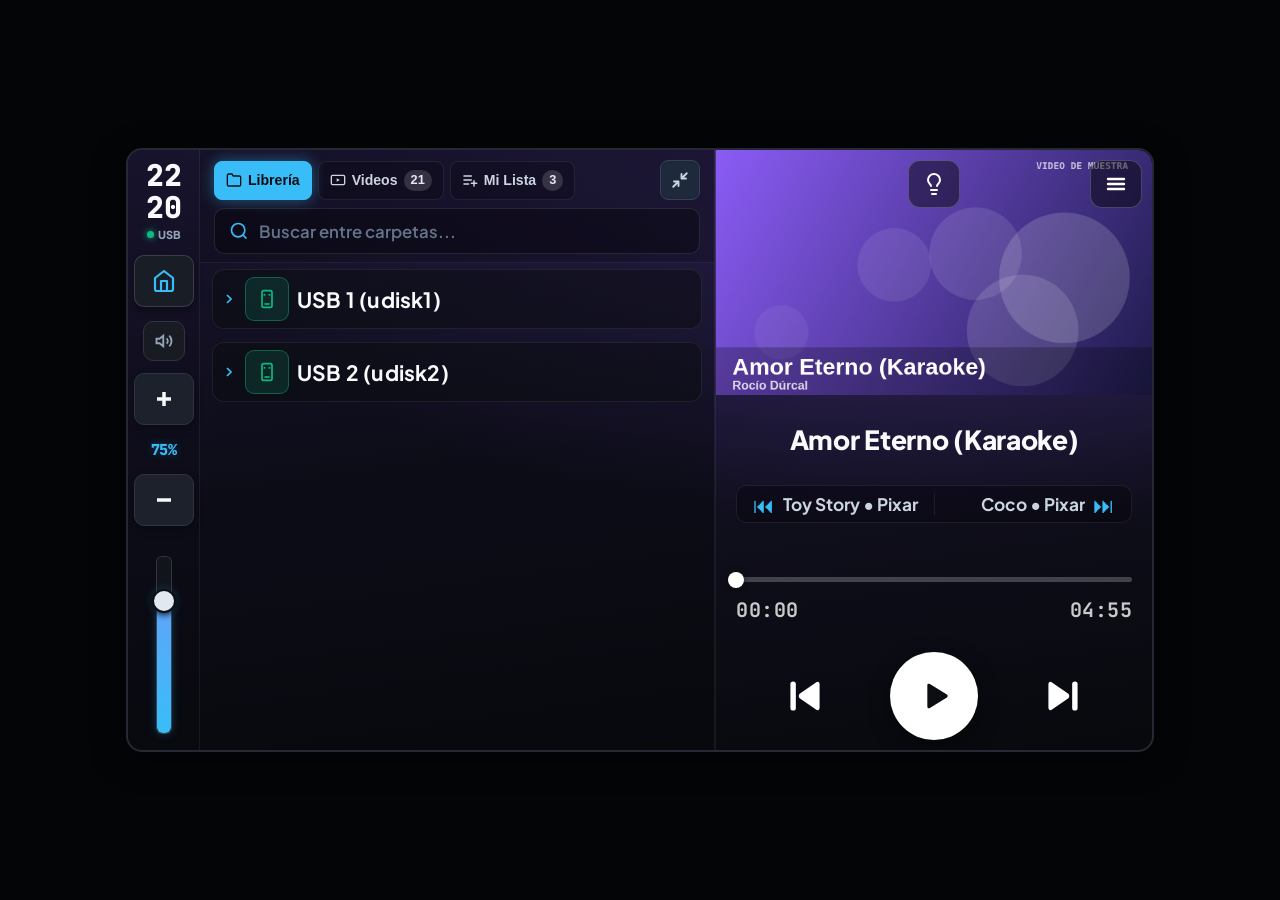
==== commit df03dab0: "feat: JH VIDEO v1.1.1 - diseño a la pantalla real del radio (1024x600) - Pestañas con el número en u" ====
--- a/index.html
+++ b/index.html
@@ -19,7 +19,7 @@
     <header class="car-status-bar">
       <div class="status-left">
         <span class="brand-badge"><span class="dot"></span> HYUNDAI TUCSON IX</span>
-        <span class="version-badge" id="appVersionBadge">JH VIDEO v1.0.0</span>
+        <span class="version-badge" id="appVersionBadge">JH VIDEO v1.1.1</span>
         <span class="source-badge" id="sourceBadge">
           <span id="currentPathLabel">Q hubo jefe 😉</span>
         </span>
@@ -45,6 +45,13 @@
 
       <!-- COLUMNA 1: TIRA LATERAL DEL CONDUCTOR ULTRA-SLIM (54px) -->
       <aside class="driver-volume-strip">
+        <!-- Reloj grande en dos líneas (horas y minutos) y el punto del pendrive. La barra de arriba ya no está
+             (opción C2, igual que la app). Solo se lee, no se toca -->
+        <div class="strip-clock">
+          <span class="strip-clock-num" id="stripClockH">00</span>
+          <span class="strip-clock-num" id="stripClockM">00</span>
+          <span class="strip-usb"><span class="strip-usb-dot" id="stripUsbDot"></span>USB</span>
+        </div>
         <!-- 0. Botón HOME Táctil de Pantalla (Misma función que el botón físico HOME del auto) -->
         <button class="btn-driver-back" id="btnNavHome" title="Inicio / Home (Botón físico en pantalla)">
           <svg viewBox="0 0 24 24" fill="none" stroke="currentColor" stroke-width="2.2" stroke-linecap="round" stroke-linejoin="round">
@@ -92,16 +99,18 @@
             <div class="browser-tabs">
               <button class="tab-btn active" data-tab="folders">
                 <svg class="tab-icon" viewBox="0 0 24 24" fill="none" stroke="currentColor" stroke-width="2"><path d="M22 19a2 2 0 0 1-2 2H4a2 2 0 0 1-2-2V5a2 2 0 0 1 2-2h5l2 3h9a2 2 0 0 1 2 2z"/></svg>
-                <span>Carpetas USB</span>
+                <span>Librería</span>
               </button>
               <button class="tab-btn" data-tab="playlist">
-                <svg class="tab-icon" viewBox="0 0 24 24" fill="none" stroke="currentColor" stroke-width="2"><line x1="8" y1="6" x2="21" y2="6"/><line x1="8" y1="12" x2="21" y2="12"/><line x1="8" y1="18" x2="21" y2="18"/><line x1="3" y1="6" x2="3.01" y2="6"/><line x1="3" y1="12" x2="3.01" y2="12"/><line x1="3" y1="18" x2="3.01" y2="18"/></svg>
-                <span>Videos (<span id="songCount">0</span>)</span>
+                <svg class="tab-icon" viewBox="0 0 24 24" fill="none" stroke="currentColor" stroke-width="2" stroke-linejoin="round"><rect x="2" y="5" width="20" height="14" rx="2"/><path d="M10 9.2v5.6l4.8-2.8z" fill="currentColor" stroke="none"/></svg>
+                <span>Videos</span>
+                <b class="tab-count" id="songCount">0</b>
               </button>
               <!-- Mi Lista: lista de videos que armas con + y se reproduce entera, en orden -->
               <button class="tab-btn" data-tab="mymix">
                 <svg class="tab-icon" viewBox="0 0 24 24" fill="none" stroke="currentColor" stroke-width="2.2" stroke-linecap="round"><line x1="3" y1="6" x2="14" y2="6"/><line x1="3" y1="12" x2="14" y2="12"/><line x1="3" y1="18" x2="10" y2="18"/><line x1="18" y1="13" x2="18" y2="21"/><line x1="14" y1="17" x2="22" y2="17"/></svg>
-                <span>Mi Lista (<span id="mixCount">0</span>)</span>
+                <span>Mi Lista</span>
+                <b class="tab-count" id="mixCount">0</b>
                 <!-- Punto cian que late mientras se reproduce Mi Lista (quieto en pausa) -->
                 <span class="tab-live-dot hidden" id="mixLiveDot"></span>
               </button>
@@ -239,24 +248,49 @@
                 <svg class="vinyl-icon" viewBox="0 0 24 24" fill="none" stroke="currentColor" stroke-width="1.6" stroke-linejoin="round"><rect x="2.5" y="5" width="19" height="14" rx="2.5"/><path d="M10 9.2v5.6l4.8-2.8z" fill="currentColor"/></svg>
               </div>
 
-              <!-- Pantalla completa: barra de arriba (título y salir) y de abajo (tiempo y controles) -->
+              <!-- Solo audio: tapa la imagen en negro (no encandila de noche); el audio sigue. "Solo audio" muy tenue -->
+              <div class="audio-only-cover hidden" id="audioOnlyCover">Solo audio</div>
+
+              <!-- Indicadores de repetir y aleatorio encendidos (no se tocan: los toques pasan al video) -->
+              <div class="video-modes">
+                <span class="video-mode-icon hidden" data-mode-icon="repeat" title="Repetir video: ON"><svg viewBox="0 0 24 24" fill="none" stroke="currentColor" stroke-width="2.2" stroke-linecap="round" stroke-linejoin="round"><polyline points="17 2 20 5 17 8"/><path d="M4 11V9a4 4 0 0 1 4-4h12"/><polyline points="7 22 4 19 7 16"/><path d="M20 13v2a4 4 0 0 1-4 4H4"/></svg></span>
+                <span class="video-mode-icon hidden" data-mode-icon="shuffle" title="Aleatorio: ON"><svg viewBox="0 0 24 24" fill="none" stroke="currentColor" stroke-width="2.2" stroke-linecap="round" stroke-linejoin="round"><path d="M3 17h2.6c1.8 0 3-.9 4-2.4l3.8-5.2C14.4 7.9 15.6 7 17.4 7H21"/><polyline points="18 4 21 7 18 10"/><path d="M3 7h2.6c1.8 0 3 .9 4 2.4l.5.7"/><path d="M13.9 13.9l.5.7c1 1.5 2.2 2.4 4 2.4H21"/><polyline points="18 14 21 17 18 20"/></svg></span>
+              </div>
+
+              <!-- Solo audio (foco) arriba al centro y menú ☰ arriba a la derecha, semitransparentes -->
+              <button class="video-float-btn video-bulb-btn" id="btnAudioOnly" title="Solo audio: imagen en negro"><svg class="bulb-on" viewBox="0 0 24 24" fill="none" stroke="currentColor" stroke-width="2" stroke-linecap="round" stroke-linejoin="round"><path d="M15 14c.2-1 .7-1.7 1.5-2.5 1-.9 1.5-2.2 1.5-3.5A6 6 0 0 0 6 8c0 1 .2 2.2 1.5 3.5.7.7 1.3 1.5 1.5 2.5"/><path d="M9 18h6M10 22h4"/></svg><svg class="bulb-off" viewBox="0 0 24 24" fill="none" stroke="currentColor" stroke-width="2" stroke-linecap="round" stroke-linejoin="round"><path d="M16.8 11.2c.8-.9 1.2-2 1.2-3.2a6 6 0 0 0-9.3-5"/><path d="m2 2 20 20"/><path d="M6.3 6.3a4.67 4.67 0 0 0 1.2 5.2c.7.7 1.3 1.5 1.5 2.5"/><path d="M9 18h6M10 22h4"/></svg></button>
+              <button class="video-float-btn video-menu-btn" id="btnVideoMenu" title="Opciones de reproducción"><svg viewBox="0 0 24 24" fill="none" stroke="currentColor" stroke-width="2.4" stroke-linecap="round"><path d="M4 7h16M4 12h16M4 17h16"/></svg></button>
+
+              <!-- Pantalla completa: barra de arriba (título, foco, ☰ y salir) y de abajo (tiempo y controles) -->
               <div class="fs-overlay" id="fsOverlay">
-                <div class="fs-top">
-                  <span class="fs-title" id="fsTitle"></span>
-                  <button class="fs-btn fs-exit" id="fsExit" title="Salir de pantalla completa">
-                    <svg viewBox="0 0 24 24" fill="none" stroke="currentColor" stroke-width="2.4" stroke-linecap="round"><path d="M9 4v5H4M15 4v5h5M9 20v-5H4M15 20v-5h5"/></svg>
-                  </button>
+                <div class="fs-top-wrap">
+                  <!-- Título y botones de la derecha pesan igual: así el foco queda justo al centro -->
+                  <div class="fs-top">
+                    <span class="fs-title" id="fsTitle"></span>
+                    <button class="fs-btn fs-bulb" id="fsAudioOnly" title="Solo audio: imagen en negro"><svg class="bulb-on" viewBox="0 0 24 24" fill="none" stroke="currentColor" stroke-width="2" stroke-linecap="round" stroke-linejoin="round"><path d="M15 14c.2-1 .7-1.7 1.5-2.5 1-.9 1.5-2.2 1.5-3.5A6 6 0 0 0 6 8c0 1 .2 2.2 1.5 3.5.7.7 1.3 1.5 1.5 2.5"/><path d="M9 18h6M10 22h4"/></svg><svg class="bulb-off" viewBox="0 0 24 24" fill="none" stroke="currentColor" stroke-width="2" stroke-linecap="round" stroke-linejoin="round"><path d="M16.8 11.2c.8-.9 1.2-2 1.2-3.2a6 6 0 0 0-9.3-5"/><path d="m2 2 20 20"/><path d="M6.3 6.3a4.67 4.67 0 0 0 1.2 5.2c.7.7 1.3 1.5 1.5 2.5"/><path d="M9 18h6M10 22h4"/></svg></button>
+                    <div class="fs-top-right">
+                      <button class="fs-btn" id="fsMenu" title="Opciones de reproducción"><svg viewBox="0 0 24 24" fill="none" stroke="currentColor" stroke-width="2.4" stroke-linecap="round"><path d="M4 7h16M4 12h16M4 17h16"/></svg></button>
+                      <button class="fs-btn fs-exit" id="fsExit" title="Salir de pantalla completa">
+                        <svg viewBox="0 0 24 24" fill="none" stroke="currentColor" stroke-width="2.4" stroke-linecap="round"><path d="M9 4v5H4M15 4v5h5M9 20v-5H4M15 20v-5h5"/></svg>
+                      </button>
+                    </div>
+                  </div>
+                  <!-- Debajo del título: repetir y aleatorio encendidos (solo aviso) -->
+                  <div class="fs-modes">
+                    <span class="video-mode-icon hidden" data-mode-icon="repeat"><svg viewBox="0 0 24 24" fill="none" stroke="currentColor" stroke-width="2.2" stroke-linecap="round" stroke-linejoin="round"><polyline points="17 2 20 5 17 8"/><path d="M4 11V9a4 4 0 0 1 4-4h12"/><polyline points="7 22 4 19 7 16"/><path d="M20 13v2a4 4 0 0 1-4 4H4"/></svg></span>
+                    <span class="video-mode-icon hidden" data-mode-icon="shuffle"><svg viewBox="0 0 24 24" fill="none" stroke="currentColor" stroke-width="2.2" stroke-linecap="round" stroke-linejoin="round"><path d="M3 17h2.6c1.8 0 3-.9 4-2.4l3.8-5.2C14.4 7.9 15.6 7 17.4 7H21"/><polyline points="18 4 21 7 18 10"/><path d="M3 7h2.6c1.8 0 3 .9 4 2.4l.5.7"/><path d="M13.9 13.9l.5.7c1 1.5 2.2 2.4 4 2.4H21"/><polyline points="18 14 21 17 18 20"/></svg></span>
+                  </div>
                 </div>
                 <div class="fs-bottom">
                   <div class="fs-progress" id="fsProgressBar"><div class="fs-track"><div class="fs-progress-fill" id="fsProgress"></div><div class="fs-thumb" id="fsThumb"></div></div></div>
-                  <div class="fs-row">
+                  <div class="fs-info-row">
                     <span class="fs-time" id="fsTime">00:00 / 00:00</span>
-                    <div class="fs-ctrls">
-                      <button class="fs-btn" id="fsPrev" title="Anterior"><svg viewBox="0 0 24 24" fill="currentColor"><rect x="5" y="5" width="2.6" height="14" rx="1.3"/><path d="M19 6.2v11.6a1 1 0 0 1-1.55.83L9.6 13.2a1.5 1.5 0 0 1 0-2.4l7.85-5.43A1 1 0 0 1 19 6.2z"/></svg></button>
-                      <button class="fs-btn fs-play" id="fsPlay" title="Reproducir / Pausar"><svg class="fs-play-icon" viewBox="0 0 24 24" fill="currentColor"><path d="M8 5.6v12.8a1 1 0 0 0 1.53.85l10.2-6.4a1 1 0 0 0 0-1.7L9.53 4.75A1 1 0 0 0 8 5.6z"/></svg><svg class="fs-pause-icon hidden" viewBox="0 0 24 24" fill="currentColor"><rect x="6" y="5" width="4" height="14" rx="1.2"/><rect x="14" y="5" width="4" height="14" rx="1.2"/></svg></button>
-                      <button class="fs-btn" id="fsNext" title="Siguiente"><svg viewBox="0 0 24 24" fill="currentColor"><rect x="16.4" y="5" width="2.6" height="14" rx="1.3"/><path d="M5 6.2v11.6a1 1 0 0 0 1.55.83l7.85-5.43a1.5 1.5 0 0 0 0-2.4L6.55 5.37A1 1 0 0 0 5 6.2z"/></svg></button>
-                    </div>
                     <span class="fs-hint">Un toque: controles · Doble toque: salir</span>
+                  </div>
+                  <div class="fs-ctrls">
+                    <button class="fs-btn fs-nav" id="fsPrev" title="Anterior"><svg viewBox="0 0 24 24" fill="currentColor"><rect x="5" y="5" width="2.6" height="14" rx="1.3"/><path d="M19 6.2v11.6a1 1 0 0 1-1.55.83L9.6 13.2a1.5 1.5 0 0 1 0-2.4l7.85-5.43A1 1 0 0 1 19 6.2z"/></svg></button>
+                    <button class="fs-btn fs-play" id="fsPlay" title="Reproducir / Pausar"><svg class="fs-play-icon" viewBox="0 0 24 24" fill="currentColor"><path d="M8 5.6v12.8a1 1 0 0 0 1.53.85l10.2-6.4a1 1 0 0 0 0-1.7L9.53 4.75A1 1 0 0 0 8 5.6z"/></svg><svg class="fs-pause-icon hidden" viewBox="0 0 24 24" fill="currentColor"><rect x="6" y="5" width="4" height="14" rx="1.2"/><rect x="14" y="5" width="4" height="14" rx="1.2"/></svg></button>
+                    <button class="fs-btn fs-nav" id="fsNext" title="Siguiente"><svg viewBox="0 0 24 24" fill="currentColor"><rect x="16.4" y="5" width="2.6" height="14" rx="1.3"/><path d="M5 6.2v11.6a1 1 0 0 0 1.55.83l7.85-5.43a1.5 1.5 0 0 0 0-2.4L6.55 5.37A1 1 0 0 0 5 6.2z"/></svg></button>
                   </div>
                 </div>
               </div>
@@ -313,12 +347,9 @@
             </div>
           </div>
 
-          <!-- Controles de Reproducción táctiles (Grandes para auto) -->
+          <!-- Controles para el auto: anterior · play · siguiente. Responden en toda la franja de abajo del
+               reproductor (desde debajo de los tiempos hasta el borde); aleatorio y repetir están en el menú ☰ -->
           <div class="playback-controls">
-            <button class="btn-ctrl btn-secondary" id="btnShuffle" title="Aleatorio">
-              <svg viewBox="0 0 24 24" fill="none" stroke="currentColor" stroke-width="2.2" stroke-linecap="round" stroke-linejoin="round"><path d="M3 17h2.6c1.8 0 3-.9 4-2.4l3.8-5.2C14.4 7.9 15.6 7 17.4 7H21"/><polyline points="18 4 21 7 18 10"/><path d="M3 7h2.6c1.8 0 3 .9 4 2.4l.5.7"/><path d="M13.9 13.9l.5.7c1 1.5 2.2 2.4 4 2.4H21"/><polyline points="18 14 21 17 18 20"/></svg>
-            </button>
-
             <button class="btn-ctrl btn-nav" id="btnPrev" title="Anterior">
               <svg viewBox="0 0 24 24" fill="currentColor"><rect x="5" y="5" width="2.6" height="14" rx="1.3"/><path d="M19 6.2v11.6a1 1 0 0 1-1.55.83L9.6 13.2a1.5 1.5 0 0 1 0-2.4l7.85-5.43A1 1 0 0 1 19 6.2z"/></svg>
             </button>
@@ -331,16 +362,54 @@
             <button class="btn-ctrl btn-nav" id="btnNext" title="Siguiente">
               <svg viewBox="0 0 24 24" fill="currentColor"><rect x="16.4" y="5" width="2.6" height="14" rx="1.3"/><path d="M5 6.2v11.6a1 1 0 0 0 1.55.83l7.85-5.43a1.5 1.5 0 0 0 0-2.4L6.55 5.37A1 1 0 0 0 5 6.2z"/></svg>
             </button>
-
-            <button class="btn-ctrl btn-secondary" id="btnRepeat" title="Repetir">
-              <svg viewBox="0 0 24 24" fill="none" stroke="currentColor" stroke-width="2.2" stroke-linecap="round" stroke-linejoin="round"><polyline points="17 2 20 5 17 8"/><path d="M4 11V9a4 4 0 0 1 4-4h12"/><polyline points="7 22 4 19 7 16"/><path d="M20 13v2a4 4 0 0 1-4 4H4"/></svg>
-            </button>
           </div>
         </div>
 
       </section>
-
     </main>
+
+    <!-- Menú ☰ (aleatorio y repetir video): se ubica encima del reproductor o de la pantalla completa.
+         Filas altas con ON / OFF escrito; se cierra solo a los 5 s, tocando fuera o en ✕ -->
+    <div class="player-menu-layer hidden" id="playerMenuLayer">
+      <div class="player-menu-backdrop" id="playerMenuBackdrop"></div>
+      <div class="player-menu" id="playerMenu">
+        <div class="player-menu-head">
+          <span>Opciones</span>
+          <button class="player-menu-close" id="playerMenuClose" title="Cerrar">✕</button>
+        </div>
+        <button class="player-menu-row" id="menuShuffle">
+          <svg viewBox="0 0 24 24" fill="none" stroke="currentColor" stroke-width="2.2" stroke-linecap="round" stroke-linejoin="round"><path d="M3 17h2.6c1.8 0 3-.9 4-2.4l3.8-5.2C14.4 7.9 15.6 7 17.4 7H21"/><polyline points="18 4 21 7 18 10"/><path d="M3 7h2.6c1.8 0 3 .9 4 2.4l.5.7"/><path d="M13.9 13.9l.5.7c1 1.5 2.2 2.4 4 2.4H21"/><polyline points="18 14 21 17 18 20"/></svg>
+          <span class="player-menu-text"><b>Aleatorio</b><small>Mezcla el orden de la lista</small></span>
+          <span class="player-menu-state">OFF</span>
+        </button>
+        <button class="player-menu-row" id="menuRepeat">
+          <svg viewBox="0 0 24 24" fill="none" stroke="currentColor" stroke-width="2.2" stroke-linecap="round" stroke-linejoin="round"><polyline points="17 2 20 5 17 8"/><path d="M4 11V9a4 4 0 0 1 4-4h12"/><polyline points="7 22 4 19 7 16"/><path d="M20 13v2a4 4 0 0 1-4 4H4"/></svg>
+          <span class="player-menu-text"><b>Repetir video</b><small>Vuelve a empezar al terminar</small></span>
+          <span class="player-menu-state">OFF</span>
+        </button>
+        <!-- Re-escanear USB (antes en la barra de arriba): es una acción, cierra el menú -->
+        <button class="player-menu-row" id="menuRescan">
+          <svg viewBox="0 0 24 24" fill="none" stroke="currentColor" stroke-width="2.2" stroke-linecap="round" stroke-linejoin="round"><path d="M21 4v5h-5"/><path d="M20.2 9A8.5 8.5 0 1 0 20.5 15"/></svg>
+          <span class="player-menu-text"><b>Re-escanear USB</b><small>Buscar videos nuevos en los pendrives</small></span>
+        </button>
+        <!-- Versión instalada (antes en la barra de arriba) -->
+        <div class="player-menu-version" id="menuVersion"></div>
+      </div>
+    </div>
+
+    <!-- HUD Flotante de Volumen para Gestos Ciegos en Auto -->
+    <div class="blind-volume-hud" id="blindVolumeHud">
+      <div class="blind-hud-icon" id="blindHudIcon">
+        <svg viewBox="0 0 24 24" fill="none" stroke="currentColor" stroke-width="2.5" stroke-linecap="round" stroke-linejoin="round">
+          <polygon points="11 5 6 9 2 9 2 15 6 15 11 19 11 5"/>
+          <path d="M19.07 4.93a10 10 0 0 1 0 14.14M15.54 8.46a5 5 0 0 1 0 7.07"/>
+        </svg>
+      </div>
+      <div class="blind-hud-bar-wrap">
+        <div class="blind-hud-bar-fill" id="blindHudFill" style="height: 75%;"></div>
+      </div>
+      <div class="blind-hud-percent" id="blindHudPercent">75%</div>
+    </div>
 
   </div>
 
--- a/style.css
+++ b/style.css
@@ -220,7 +220,7 @@
 .dashboard-grid {
   flex: 1;
   display: grid;
-  grid-template-columns: 54px 1.18fr 1fr; /* Col 1: Vol (54px), Col 2: Explorador (ahora a la izquierda), Col 3: Reproductor (derecha) */
+  grid-template-columns: 72px 1.18fr 1fr; /* Col 1: Vol (72px), Col 2: Explorador (ahora a la izquierda), Col 3: Reproductor (derecha) */
   overflow: hidden;
   position: relative;
   transition: grid-template-columns 0.3s ease;
@@ -228,7 +228,7 @@
 
 /* Modo Reproductor Expandido / Pantalla Completa (Explorador colapsado a la izquierda) */
 .dashboard-grid.is-expanded {
-  grid-template-columns: 54px 1fr;
+  grid-template-columns: 72px 1fr;
 }
 
 .dashboard-grid.is-expanded .explorer-panel,
@@ -247,8 +247,9 @@
   height: 100%;
 }
 
+/* Sin ancho máximo: los controles llegan a los bordes. Título, tarjetas y barra tienen el suyo (540-560px) */
 .dashboard-grid.is-expanded .now-playing-card {
-  max-width: 560px;
+  max-width: none;
   gap: 4px;
   flex: 1;
   justify-content: space-evenly;
@@ -262,6 +263,7 @@
 
 .dashboard-grid.is-expanded .track-meta {
   margin-top: 0;
+  max-width: 560px;
 }
 
 .dashboard-grid.is-expanded .track-title {
@@ -284,8 +286,9 @@
   margin-top: 4px;
 }
 
+/* La fila de controles usa todo el ancho: anterior / siguiente responden hasta los bordes del reproductor */
 .dashboard-grid.is-expanded .playback-controls {
-  max-width: 420px;
+  max-width: none;
   width: 100%;
   margin-top: 2px;
   margin-bottom: 2px;
@@ -295,16 +298,6 @@
 .dashboard-grid.is-expanded .btn-play-main {
   width: 62px;
   height: 62px;
-}
-
-.dashboard-grid.is-expanded .btn-nav {
-  width: 48px;
-  height: 48px;
-}
-
-.dashboard-grid.is-expanded .btn-ctrl.btn-secondary {
-  width: 42px;
-  height: 42px;
 }
 
 /* ================= COLUMNA 1: TIRA LATERAL ULTRA-SLIM (54px) ================= */
@@ -341,8 +334,8 @@
 
 /* Botón Atrás Táctil Conductor (Misma función que el botón físico para visión nocturna) */
 .btn-driver-back {
-  width: 42px;
-  height: 40px;
+  width: 60px;
+  height: 52px;
   background: #181d26;
   border: 1.5px solid var(--border-light);
   border-radius: 10px;
@@ -369,14 +362,14 @@
 }
 
 .btn-driver-back svg {
-  width: 20px;
-  height: 20px;
+  width: 24px;
+  height: 24px;
 }
 
 /* Botones Compactos de Volumen (Solo iconos limpios) */
 .btn-driver-vol {
-  width: 42px;
-  height: 40px;
+  width: 60px;
+  height: 52px;
   background: #1c212b;
   border: 1.5px solid #2d3444;
   border-radius: 10px;
@@ -401,8 +394,8 @@
 }
 
 .btn-driver-vol svg {
-  width: 20px;
-  height: 20px;
+  width: 24px;
+  height: 24px;
 }
 
 /* Barra Vertical Táctil de Nivel (Ocupa hasta abajo del término de la pantalla) */
@@ -420,7 +413,7 @@
 }
 
 .vol-meter-track {
-  width: 12px;
+  width: 16px;
   height: 100%;
   background: #11141a;
   border-radius: 6px;
@@ -1163,24 +1156,6 @@
   transform: scale(0.92);
 }
 
-.btn-secondary {
-  width: 46px;
-  height: 46px;
-  color: var(--text-secondary);
-}
-
-.btn-secondary.active {
-  color: var(--accent-blue);
-  border-color: var(--accent-blue);
-  background: rgba(56, 189, 248, 0.1);
-  box-shadow: 0 0 14px var(--accent-blue-glow);
-}
-
-.btn-secondary svg {
-  width: 18px;
-  height: 18px;
-}
-
 .btn-nav {
   width: 54px;
   height: 54px;
@@ -1319,11 +1294,6 @@
 
 .tab-btn.active .tab-icon {
   stroke: #0c0e12;
-}
-
-.tab-btn.active #songCount {
-  color: #0c0e12;
-  font-weight: 800;
 }
 
 .tab-icon {
@@ -1860,12 +1830,12 @@
   display: flex;
   align-items: center;
   justify-content: space-between;
-  min-height: 62px;
+  min-height: 76px;
   background: #141822;
   border: 1px solid #232b3a;
   border-radius: 12px;
   padding: 8px 12px;
-  margin-bottom: 5px;
+  margin-bottom: 8px;
   cursor: pointer;
   transition: all 0.18s ease;
   user-select: none;
@@ -1908,8 +1878,8 @@
 }
 
 .tree-toggle-arrow {
-  width: 28px;
-  height: 28px;
+  width: 32px;
+  height: 32px;
   display: flex;
   align-items: center;
   justify-content: center;
@@ -1929,8 +1899,8 @@
 }
 
 .tree-node-icon {
-  width: 38px;
-  height: 38px;
+  width: 44px;
+  height: 44px;
   border-radius: 9px;
   background: rgba(56, 189, 248, 0.12);
   border: 1.5px solid rgba(56, 189, 248, 0.35);
@@ -1956,8 +1926,9 @@
   margin-right: 12px;
 }
 
+/* Nombre de carpeta grande para leerlo manejando */
 .tree-node-title {
-  font-size: 1.08rem;
+  font-size: 1.32rem;
   font-weight: 700;
   color: #f8fafc;
   white-space: nowrap;
@@ -1988,8 +1959,9 @@
   background: linear-gradient(135deg, #0284c7 0%, #0369a1 100%);
   border: 1.5px solid #38bdf8;
   color: #ffffff;
-  padding: 6px 14px;
-  min-width: 72px;
+  min-height: 46px;
+  padding: 6px 16px;
+  min-width: 80px;
   border-radius: 10px;
   cursor: pointer;
   transition: all 0.18s ease;
@@ -2010,8 +1982,8 @@
 }
 
 .btn-folder-play .play-circle {
-  width: 24px;
-  height: 24px;
+  width: 28px;
+  height: 28px;
   background: #ffffff;
   border-radius: 50%;
   display: flex;
@@ -2021,14 +1993,14 @@
 }
 
 .btn-folder-play .play-circle svg {
-  width: 13px;
-  height: 13px;
+  width: 15px;
+  height: 15px;
   fill: #0369a1;
   margin-left: 2px;
 }
 
 .btn-folder-play .track-count-num {
-  font-size: 16px;
+  font-size: 19px;
   font-weight: 800;
   letter-spacing: 0.5px;
 }
@@ -2332,8 +2304,8 @@
 
 /* + de una carpeta, al lado de [N ▶] */
 .btn-folder-addmix {
-  width: 38px;
-  height: 36px;
+  width: 52px;
+  height: 48px;
   border-radius: 10px;
   background: #151922;
   border: 1.5px solid #38bdf8;
@@ -2348,8 +2320,8 @@
 }
 
 .btn-folder-addmix svg {
-  width: 18px;
-  height: 18px;
+  width: 22px;
+  height: 22px;
 }
 
 .btn-folder-addmix:active {
@@ -2659,55 +2631,68 @@
   margin-top: 2px;
 }
 
-.btn-ctrl,
-.btn-secondary,
-.btn-nav {
+.btn-ctrl {
   background: transparent;
   border: none;
   box-shadow: none;
   color: #ffffff;
 }
 
-.btn-nav {
-  width: 64px;
-  height: 64px;
-}
-
-.btn-nav svg {
-  width: 40px;
-  height: 40px;
-}
-
-.btn-secondary {
-  width: 56px;
-  height: 56px;
-  color: rgba(255, 255, 255, 0.85);
-  position: relative;
-}
-
-.btn-secondary svg {
-  width: 28px;
-  height: 28px;
-}
-
-/* Aleatorio / Repetir activos: cian y un punto debajo (se distingue de un vistazo) */
-.btn-secondary.active {
+/* Anterior / siguiente para el auto: se ven como íconos blancos sueltos (sin caja), pero cada uno
+   responde en todo el ancho que deja el play */
+.btn-nav,
+.btn-ctrl.btn-nav {
+  flex: 1;
+  min-width: 0;
+  width: auto;
+  height: 76px;
+  border-radius: 18px;
   background: transparent;
   border: none;
-  box-shadow: none;
-  color: #38bdf8;
-}
-
-.btn-secondary.active::after {
-  content: '';
-  position: absolute;
-  bottom: 4px;
-  left: 50%;
-  width: 6px;
-  height: 6px;
-  margin-left: -3px;
+  transition: background 0.12s;
+}
+
+.btn-nav svg {
+  width: 50px;
+  height: 50px;
+}
+
+.btn-ctrl.btn-nav:hover {
+  background: transparent;
+}
+
+/* El ícono va pegado hacia el play (a 48px; 72px con el explorador oculto); el resto de la zona,
+   hasta el borde del reproductor, también responde */
+#btnPrev {
+  justify-content: flex-end;
+  padding: 0 48px 0 0;
+}
+
+#btnNext {
+  justify-content: flex-start;
+  padding: 0 0 0 48px;
+}
+
+.dashboard-grid.is-expanded #btnPrev {
+  padding-right: 72px;
+}
+
+.dashboard-grid.is-expanded #btnNext {
+  padding-left: 72px;
+}
+
+/* Al tocar se ilumina solo el botón: un círculo cian detrás del ícono (no toda la zona) */
+.btn-ctrl.btn-nav:active,
+.btn-ctrl.btn-nav.pressed {
+  background: transparent;
+  transform: none;
+}
+
+.btn-ctrl.btn-nav:active svg,
+.btn-ctrl.btn-nav.pressed svg {
   border-radius: 50%;
-  background: #38bdf8;
+  background: rgba(56, 189, 248, 0.18);
+  box-shadow: 0 0 0 12px rgba(56, 189, 248, 0.18);
 }
 
 .btn-play-main {
@@ -2739,18 +2724,22 @@
 
 /* Reproductor a pantalla completa: misma escala, un poco más grande */
 .dashboard-grid.is-expanded .btn-play-main {
-  width: 88px;
+  width: 100px;
+  height: 100px;
+}
+
+.dashboard-grid.is-expanded .btn-play-main svg {
+  width: 44px;
+  height: 44px;
+}
+
+.dashboard-grid.is-expanded .btn-nav {
   height: 88px;
 }
 
-.dashboard-grid.is-expanded .btn-nav {
-  width: 66px;
-  height: 66px;
-}
-
-.dashboard-grid.is-expanded .btn-ctrl.btn-secondary {
-  width: 58px;
-  height: 58px;
+.dashboard-grid.is-expanded .btn-nav svg {
+  width: 56px;
+  height: 56px;
 }
 
 /* Artista y álbum en una sola línea: un artista largo ya no empuja los controles fuera de la pantalla */
@@ -2782,33 +2771,22 @@
 }
 
 .dashboard-grid:not(.is-expanded) .btn-play-main {
-  width: 76px;
+  width: 88px;
+  height: 88px;
+}
+
+.dashboard-grid:not(.is-expanded) .btn-play-main svg {
+  width: 40px;
+  height: 40px;
+}
+
+.dashboard-grid:not(.is-expanded) .btn-nav {
   height: 76px;
 }
 
-.dashboard-grid:not(.is-expanded) .btn-play-main svg {
-  width: 34px;
-  height: 34px;
-}
-
-.dashboard-grid:not(.is-expanded) .btn-nav {
-  width: 58px;
-  height: 58px;
-}
-
 .dashboard-grid:not(.is-expanded) .btn-nav svg {
-  width: 36px;
-  height: 36px;
-}
-
-.dashboard-grid:not(.is-expanded) .btn-secondary {
-  width: 52px;
-  height: 52px;
-}
-
-.dashboard-grid:not(.is-expanded) .btn-secondary svg {
-  width: 26px;
-  height: 26px;
+  width: 50px;
+  height: 50px;
 }
 
 /* Resplandor de la carátula con el color de la canción (decorativo: no afecta la lectura) */
@@ -2852,6 +2830,122 @@
 
 .btn-toggle-expand.btn-automix:hover {
   border-color: rgba(56, 189, 248, 0.6);
+}
+
+/* Menú ☰: mismo cuadro que Automix, en blanco */
+.btn-toggle-expand.btn-player-menu {
+  width: 56px;
+  height: 52px;
+  background: rgba(0, 0, 0, 0.35);
+  border: 1px solid rgba(255, 255, 255, 0.10);
+  color: #e2e8f0;
+  box-shadow: none;
+}
+
+.btn-toggle-expand.btn-player-menu svg {
+  width: 26px;
+  height: 26px;
+}
+
+/* Panel del menú: sobre el reproductor, con filas altas para tocar manejando */
+.player-menu-backdrop {
+  position: absolute;
+  inset: 0;
+  z-index: 30;
+  background: rgba(0, 0, 0, 0.55);
+}
+
+.player-menu {
+  position: absolute;
+  top: 12px;
+  left: 16px;
+  right: 16px;
+  z-index: 31;
+  padding: 12px;
+  border-radius: 16px;
+  background: #0e141c;
+  border: 1px solid rgba(56, 189, 248, 0.35);
+  box-shadow: 0 16px 40px rgba(0, 0, 0, 0.6);
+}
+
+.player-menu-head {
+  display: flex;
+  align-items: center;
+  justify-content: space-between;
+  font-size: 1.1rem;
+  font-weight: 800;
+  padding-left: 4px;
+}
+
+.player-menu-close {
+  width: 52px;
+  height: 52px;
+  border-radius: 12px;
+  border: none;
+  background: rgba(255, 255, 255, 0.08);
+  color: #ffffff;
+  font-size: 1.4rem;
+  cursor: pointer;
+}
+
+.player-menu-row {
+  display: flex;
+  align-items: center;
+  gap: 14px;
+  width: 100%;
+  height: 72px;
+  margin-top: 8px;
+  padding: 0 14px;
+  border-radius: 14px;
+  background: rgba(255, 255, 255, 0.05);
+  border: 1px solid rgba(255, 255, 255, 0.10);
+  color: #ffffff;
+  font-family: inherit;
+  text-align: left;
+  cursor: pointer;
+}
+
+.player-menu-row svg {
+  width: 30px;
+  height: 30px;
+  flex: none;
+}
+
+.player-menu-text {
+  flex: 1;
+  min-width: 0;
+}
+
+.player-menu-text b {
+  display: block;
+  font-size: 1.12rem;
+}
+
+.player-menu-text small {
+  color: var(--text-muted);
+  font-size: 0.85rem;
+}
+
+.player-menu-state {
+  min-width: 58px;
+  padding: 6px 12px;
+  border-radius: 8px;
+  background: rgba(255, 255, 255, 0.10);
+  color: var(--text-muted);
+  font-family: var(--font-mono);
+  font-weight: 800;
+  text-align: center;
+}
+
+.player-menu-row.is-on {
+  background: rgba(56, 189, 248, 0.12);
+  border-color: rgba(56, 189, 248, 0.7);
+  color: #38bdf8;
+}
+
+.player-menu-row.is-on .player-menu-state {
+  background: #38bdf8;
+  color: #04121c;
 }
 
 /* Reproducir de Mi Mix: solo el ▶, cuadrado, para que el resumen entre completo */
@@ -3166,7 +3260,7 @@
    menos la tira de volumen de la izquierda, porque el auto no tiene botones físicos */
 .screen-frame-wrapper.is-video-fs .album-art-container.video-frame {
   position: absolute;
-  inset: 0 0 0 54px;
+  inset: 0 0 0 72px;
   width: auto;
   height: auto;
   aspect-ratio: auto;
@@ -3186,7 +3280,7 @@
   top: 0;
   bottom: 0;
   left: 0;
-  width: 54px;
+  width: 72px;
   z-index: 101;
   border-radius: 14px 0 0 14px;
   background: #0b0d11;
@@ -3239,14 +3333,15 @@
 
 .fs-top {
   align-items: center;
-  justify-content: space-between;
+  justify-content: center;
   background: linear-gradient(to bottom, rgba(0, 0, 0, 0.8), transparent);
 }
 
 .fs-bottom {
   flex-direction: column;
-  background: linear-gradient(to top, rgba(0, 0, 0, 0.85), transparent);
-  padding-top: 40px;
+  background: linear-gradient(to top, rgba(0, 0, 0, 0.92) 0%, rgba(0, 0, 0, 0.55) 70%, transparent 100%);
+  padding: 14px 0 6px 0;
+  gap: 4px;
 }
 
 .fs-title {
@@ -3259,10 +3354,10 @@
   text-shadow: 0 2px 6px rgba(0, 0, 0, 0.7);
 }
 
-.fs-btn {
-  width: 64px;
-  height: 56px;
-  border-radius: 14px;
+.fs-top .fs-btn {
+  width: 48px;
+  height: 48px;
+  border-radius: 50%;
   border: 1px solid rgba(255, 255, 255, 0.2);
   background: rgba(10, 14, 22, 0.6);
   color: #f1f5f9;
@@ -3273,28 +3368,15 @@
   flex-shrink: 0;
 }
 
-.fs-btn svg {
-  width: 30px;
-  height: 30px;
-}
-
-.fs-btn.fs-play {
-  width: 76px;
-  height: 76px;
-  border-radius: 50%;
-  background: #f1f5f9;
-  color: #0b0d11;
-  border: 0;
-}
-
-.fs-btn.fs-play svg {
-  width: 36px;
-  height: 36px;
+.fs-top .fs-btn svg {
+  width: 24px;
+  height: 24px;
 }
 
 /* Zona de toque de 34 px de alto (fácil de acertar con el dedo); la barra que se ve mide 8 px */
 .fs-progress {
   height: 34px;
+  margin: 0 24px;
   display: flex;
   align-items: center;
   cursor: pointer;
@@ -3329,10 +3411,12 @@
   box-shadow: 0 2px 8px rgba(0, 0, 0, 0.6);
 }
 
-.fs-row {
-  display: grid;
-  grid-template-columns: 1fr auto 1fr;
-  align-items: center;
+.fs-info-row {
+  display: flex;
+  align-items: center;
+  justify-content: space-between;
+  padding: 0 24px;
+  width: 100%;
 }
 
 .fs-time {
@@ -3342,17 +3426,101 @@
   color: #e2e8f0;
 }
 
-.fs-ctrls {
-  display: flex;
-  align-items: center;
-  gap: 26px;
-}
-
 .fs-hint {
-  justify-self: end;
   font-size: 0.8rem;
   color: rgba(255, 255, 255, 0.6);
 }
+
+/* Controles de pantalla completa: idénticos a JH MUSIC
+   Íconos blancos sin caja; anterior y siguiente ocupan todo el ancho que deja el play hasta el límite */
+.fs-ctrls {
+  display: flex;
+  align-items: center;
+  justify-content: center;
+  width: 100%;
+  gap: 0;
+  margin-top: 2px;
+}
+
+.fs-btn.fs-nav {
+  flex: 1;
+  min-width: 0;
+  width: auto;
+  height: 84px;
+  border-radius: 0;
+  background: transparent;
+  border: none;
+  box-shadow: none;
+  color: #ffffff;
+  display: flex;
+  align-items: center;
+  cursor: pointer;
+  transition: background 0.12s;
+}
+
+#fsPrev {
+  justify-content: flex-end;
+  padding-right: 48px;
+}
+
+#fsNext {
+  justify-content: flex-start;
+  padding-left: 48px;
+}
+
+.fs-btn.fs-nav svg {
+  width: 50px;
+  height: 50px;
+  transition: all 0.12s ease;
+}
+
+.fs-btn.fs-nav:hover {
+  background: transparent;
+}
+
+.fs-btn.fs-nav:active,
+.fs-btn.fs-nav.pressed {
+  background: transparent;
+  transform: none;
+}
+
+.fs-btn.fs-nav:active svg,
+.fs-btn.fs-nav.pressed svg {
+  border-radius: 50%;
+  background: rgba(56, 189, 248, 0.18);
+  box-shadow: 0 0 0 12px rgba(56, 189, 248, 0.18);
+}
+
+.fs-btn.fs-play {
+  width: 88px;
+  height: 88px;
+  border-radius: 50%;
+  background: #ffffff;
+  color: #0c0e12;
+  border: none;
+  box-shadow: 0 6px 22px rgba(0, 0, 0, 0.5);
+  display: flex;
+  align-items: center;
+  justify-content: center;
+  flex-shrink: 0;
+  cursor: pointer;
+  transition: transform 0.15s ease, box-shadow 0.15s ease;
+}
+
+.fs-btn.fs-play:hover {
+  background: #ffffff;
+  box-shadow: 0 6px 22px rgba(0, 0, 0, 0.5), 0 0 0 4px rgba(255, 255, 255, 0.2);
+}
+
+.fs-btn.fs-play:active {
+  transform: scale(0.94);
+}
+
+.fs-btn.fs-play svg {
+  width: 40px;
+  height: 40px;
+}
+
 
 /* Video de borde a borde en el reproductor (sin el espacio de alrededor) y con esquinas rectas.
    Sin marco no hay dónde girar el borde láser, así que no se muestra */
@@ -3389,3 +3557,450 @@
   transform: none;
   box-shadow: none;
 }
+
+/* ==========================================================================
+   HUD FLOTANTE DE VOLUMEN (GESTOS CIEGOS EN AUTO)
+   ========================================================================== */
+.blind-volume-hud {
+  position: absolute;
+  top: 50%;
+  left: 50%;
+  transform: translate(-50%, -50%) scale(0.85);
+  background: rgba(13, 17, 23, 0.94);
+  border: 2px solid rgba(56, 189, 248, 0.55);
+  border-radius: 22px;
+  box-shadow: 0 16px 44px rgba(0, 0, 0, 0.85), 0 0 35px rgba(56, 189, 248, 0.28);
+  padding: 18px 24px;
+  display: flex;
+  flex-direction: column;
+  align-items: center;
+  justify-content: center;
+  gap: 12px;
+  z-index: 9999;
+  pointer-events: none;
+  opacity: 0;
+  visibility: hidden;
+  transition: opacity 0.22s cubic-bezier(0.16, 1, 0.3, 1), transform 0.22s cubic-bezier(0.16, 1, 0.3, 1), visibility 0.22s;
+  backdrop-filter: blur(12px);
+  -webkit-backdrop-filter: blur(12px);
+  min-width: 130px;
+}
+
+.blind-volume-hud.is-visible,
+.blind-volume-hud.active {
+  opacity: 1;
+  visibility: visible;
+  transform: translate(-50%, -50%) scale(1);
+}
+
+.blind-hud-icon {
+  width: 44px;
+  height: 44px;
+  display: flex;
+  align-items: center;
+  justify-content: center;
+  color: #38bdf8;
+  filter: drop-shadow(0 0 8px rgba(56, 189, 248, 0.5));
+}
+
+.blind-hud-icon svg {
+  width: 36px;
+  height: 36px;
+}
+
+.blind-hud-bar-wrap {
+  width: 22px;
+  height: 140px;
+  background: #11141a;
+  border: 1.5px solid #283244;
+  border-radius: 12px;
+  position: relative;
+  overflow: hidden;
+  box-shadow: inset 0 2px 6px rgba(0, 0, 0, 0.6);
+}
+
+.blind-hud-bar-fill {
+  position: absolute;
+  bottom: 0;
+  left: 0;
+  width: 100%;
+  background: linear-gradient(180deg, #60a5fa 0%, #38bdf8 100%);
+  border-radius: 10px;
+  box-shadow: 0 0 14px rgba(56, 189, 248, 0.7);
+  transition: height 0.05s linear;
+}
+
+.blind-hud-percent {
+  font-family: var(--font-mono, monospace);
+  font-size: 2.2rem;
+  font-weight: 800;
+  color: #f1f5f9;
+  text-shadow: 0 0 16px rgba(56, 189, 248, 0.6);
+  letter-spacing: -1px;
+}
+
+/* ==========================================================================
+   JH VIDEO 1.1.0 (igual que la app): carpetas, botones sobre el video, solo audio y menú ☰
+   ========================================================================== */
+/* Fila de carpeta recién tocada: se enciende en cian un instante (más fuerte que la carpeta activa) */
+.tree-node-item.is-tapped {
+  background: rgba(56, 189, 248, 0.35) !important;
+  border-color: #38bdf8 !important;
+}
+
+/* Play tocado desde su zona: un poco gris un instante, como al presionarlo */
+.btn-ctrl.btn-play-main.pressed {
+  background: #d9dee6;
+}
+
+/* Botones que flotan sobre el video: semitransparentes para tapar lo mínimo */
+.video-float-btn {
+  position: absolute;
+  top: 10px;
+  z-index: 3;
+  width: 52px;
+  height: 48px;
+  padding: 0;
+  border-radius: 12px;
+  display: flex;
+  align-items: center;
+  justify-content: center;
+  background: rgba(0, 0, 0, 0.45);
+  border: 1px solid rgba(255, 255, 255, 0.2);
+  color: #ffffff;
+  cursor: pointer;
+}
+
+.video-float-btn svg {
+  width: 24px;
+  height: 24px;
+}
+
+.video-float-btn:active {
+  background: rgba(0, 0, 0, 0.7);
+  border-color: rgba(56, 189, 248, 0.5);
+}
+
+.video-menu-btn {
+  right: 10px;
+}
+
+.video-bulb-btn {
+  left: 50%;
+  transform: translateX(-50%);
+}
+
+/* Foco: encendido (la imagen se ve) o tachado y en cian (solo audio) */
+.video-bulb-btn .bulb-off,
+.fs-bulb .bulb-off,
+.video-bulb-btn.is-on .bulb-on,
+.fs-bulb.is-on .bulb-on {
+  display: none;
+}
+
+.video-bulb-btn.is-on .bulb-off,
+.fs-bulb.is-on .bulb-off {
+  display: block;
+}
+
+.video-bulb-btn.is-on,
+.fs-bulb.is-on {
+  color: #38bdf8;
+}
+
+/* Indicadores de repetir y aleatorio encendidos: arriba a la izquierda del video, sin recibir toques */
+.video-modes {
+  position: absolute;
+  top: 12px;
+  left: 12px;
+  z-index: 3;
+  display: flex;
+  flex-direction: column;
+  gap: 8px;
+  pointer-events: none;
+}
+
+.video-mode-icon {
+  display: flex;
+  color: #38bdf8;
+  filter: drop-shadow(0 1px 3px rgba(0, 0, 0, 0.8));
+}
+
+.video-mode-icon svg {
+  width: 26px;
+  height: 26px;
+}
+
+/* Solo audio: negro sobre el video con un "Solo audio" muy tenue; los toques pasan al video */
+.audio-only-cover {
+  position: absolute;
+  inset: 0;
+  z-index: 2;
+  display: flex;
+  align-items: center;
+  justify-content: center;
+  background: #000000;
+  color: rgba(255, 255, 255, 0.2);
+  font-weight: 800;
+  font-size: 1rem;
+  pointer-events: none;
+}
+
+/* En pantalla completa los botones sobre el video dan lugar a los de la pantalla completa */
+.screen-frame-wrapper.is-video-fs .video-float-btn,
+.screen-frame-wrapper.is-video-fs .video-modes {
+  display: none;
+}
+
+/* Pantalla completa: título | foco al centro | ☰ y salir; indicadores debajo del título */
+.fs-top .fs-title {
+  flex: 1;
+  min-width: 0;
+}
+
+.fs-top-right {
+  flex: 1;
+  display: flex;
+  justify-content: flex-end;
+  gap: 12px;
+}
+
+.fs-modes {
+  display: flex;
+  flex-direction: column;
+  gap: 8px;
+  padding: 2px 20px 0;
+}
+
+.fs-modes .video-mode-icon svg {
+  width: 28px;
+  height: 28px;
+}
+
+/* Capa del menú ☰: el código la ubica encima del reproductor o de la pantalla completa */
+.player-menu-layer {
+  position: absolute;
+  z-index: 200;
+}
+
+/* ==========================================================================
+   OPCIÓN C2 (igual que la app): sin barra de arriba; reloj grande en la tira de volumen.
+   Re-escanear USB y la versión pasan al menú ☰
+   ========================================================================== */
+.car-status-bar {
+  display: none !important;
+}
+
+.strip-clock {
+  display: flex;
+  flex-direction: column;
+  align-items: center;
+  gap: 2px;
+  margin-bottom: 2px;
+  flex-shrink: 0;
+}
+
+.strip-clock-num {
+  font-family: var(--font-mono);
+  font-size: 30px;
+  font-weight: 800;
+  line-height: 1;
+  color: #f8fafc;
+}
+
+.strip-usb {
+  display: flex;
+  align-items: center;
+  gap: 4px;
+  margin-top: 4px;
+  font-size: 11px;
+  font-weight: 800;
+  color: #94a3b8;
+}
+
+.strip-usb-dot {
+  width: 7px;
+  height: 7px;
+  border-radius: 50%;
+  background: #10b981;
+  box-shadow: 0 0 6px #10b981;
+}
+
+.strip-usb-dot.off {
+  background: #475569;
+  box-shadow: none;
+}
+
+.player-menu-version {
+  margin-top: 10px;
+  text-align: center;
+  font-family: var(--font-mono);
+  font-size: 13px;
+  color: #64748b;
+}
+
+/* ==========================================================================
+   Pantalla del radio (1024x600): número de las pestañas en una etiqueta chica y
+   filas de carpeta "opción B" (nombre en 1 renglón, sin la línea de cantidad,
+   filas de 60, + y ▶ cuadrados).
+   ========================================================================== */
+.tab-count {
+  display: inline-flex;
+  align-items: center;
+  justify-content: center;
+  min-width: 21px;
+  height: 21px;
+  padding: 0 7px;
+  border-radius: 11px;
+  background: rgba(255, 255, 255, 0.15);
+  color: #e2e8f0;
+  font-size: 0.8rem;
+  font-weight: 800;
+  line-height: 1;
+  box-sizing: border-box;
+}
+
+.tab-btn.active .tab-count {
+  background: rgba(12, 14, 18, 0.2);
+  color: #0c0e12;
+}
+
+.tree-node-item {
+  min-width: 0;
+  min-height: 60px;
+  padding: 4px 8px 4px 4px;
+}
+
+.tree-node-left {
+  gap: 4px;
+}
+
+.tree-toggle-arrow {
+  width: 24px;
+}
+
+.tree-node-info {
+  margin-left: 4px;
+  margin-right: 6px;
+}
+
+.tree-node-title {
+  white-space: nowrap;
+  overflow: hidden;
+  text-overflow: ellipsis;
+}
+
+/* La carpeta tocada por última vez muestra el nombre completo, en hasta 2 renglones */
+.tree-node-item.show-full-title .tree-node-title {
+  white-space: normal;
+  display: -webkit-box;
+  -webkit-line-clamp: 2;
+  line-clamp: 2;
+  -webkit-box-orient: vertical;
+  overflow-wrap: anywhere;
+  line-height: 1.18;
+}
+
+/* Ícono de carpeta dentro del nombre, del alto del texto, como una letra más */
+.tree-folder-glyph {
+  width: 0.95em;
+  height: 0.95em;
+  vertical-align: -0.12em;
+  margin-right: 0.3em;
+  color: var(--accent-blue);
+}
+
+.tree-node-item .btn-folder-addmix {
+  width: 46px;
+  height: 46px;
+}
+
+.btn-folder-play.is-square {
+  width: 52px;
+  min-width: 52px;
+  min-height: 48px;
+  height: 48px;
+  padding: 0;
+}
+
+.btn-folder-play.is-square .play-circle {
+  width: 30px;
+  height: 30px;
+}
+
+/* Colores de las carpetas: la que suena no se pinta (lleva un ecualizador en su botón ▶);
+   la tocada solo destella; la abierta en la pestaña de canciones, si no suena, solo borde fino */
+.tree-node-item.is-playing-folder {
+  background: rgba(10, 12, 17, 0.5);
+  border-color: rgba(255, 255, 255, 0.07);
+  box-shadow: none;
+}
+
+.tree-node-item.is-active-folder {
+  background: rgba(10, 12, 17, 0.5);
+  border-color: rgba(56, 189, 248, 0.6);
+  box-shadow: none;
+}
+
+
+/* Título y artista con alto fijo: una canción con letras de otra fuente (más altas) agrandaba
+   la línea y movía hacia abajo anterior / play / siguiente */
+.track-meta .marquee-wrapper {
+  height: 2.3rem;
+  line-height: 2.3rem;
+}
+
+.track-meta .track-title {
+  margin-bottom: 0;
+  line-height: inherit;
+}
+
+.track-details {
+  height: 26px;
+  overflow: hidden;
+}
+
+/* Ícono de carpeta fijo (no se desliza con el nombre), del alto del texto */
+.tree-fixed-glyph {
+  display: flex;
+  align-items: center;
+  flex-shrink: 0;
+  margin-left: 4px;
+}
+
+.tree-fixed-glyph .tree-folder-glyph {
+  width: 20px;
+  height: 20px;
+  margin: 0;
+}
+
+/* Botón ▶ de la carpeta que suena: ecualizador blanco, se mueve mientras suena y queda quieto en pausa */
+.folder-eq {
+  display: inline-flex;
+  align-items: flex-end;
+  gap: 3px;
+  height: 22px;
+}
+
+.folder-eq i {
+  display: block;
+  width: 5px;
+  border-radius: 3px;
+  background: #ffffff;
+}
+
+.folder-eq i:nth-child(1) { height: 45%; }
+.folder-eq i:nth-child(2) { height: 80%; }
+.folder-eq i:nth-child(3) { height: 55%; }
+
+body.is-playing .folder-eq i {
+  animation: folder-eq 0.9s ease-in-out infinite;
+}
+
+body.is-playing .folder-eq i:nth-child(2) { animation-delay: -0.3s; }
+body.is-playing .folder-eq i:nth-child(3) { animation-delay: -0.6s; }
+
+@keyframes folder-eq {
+  0%, 100% { height: 25%; }
+  50% { height: 100%; }
+}
